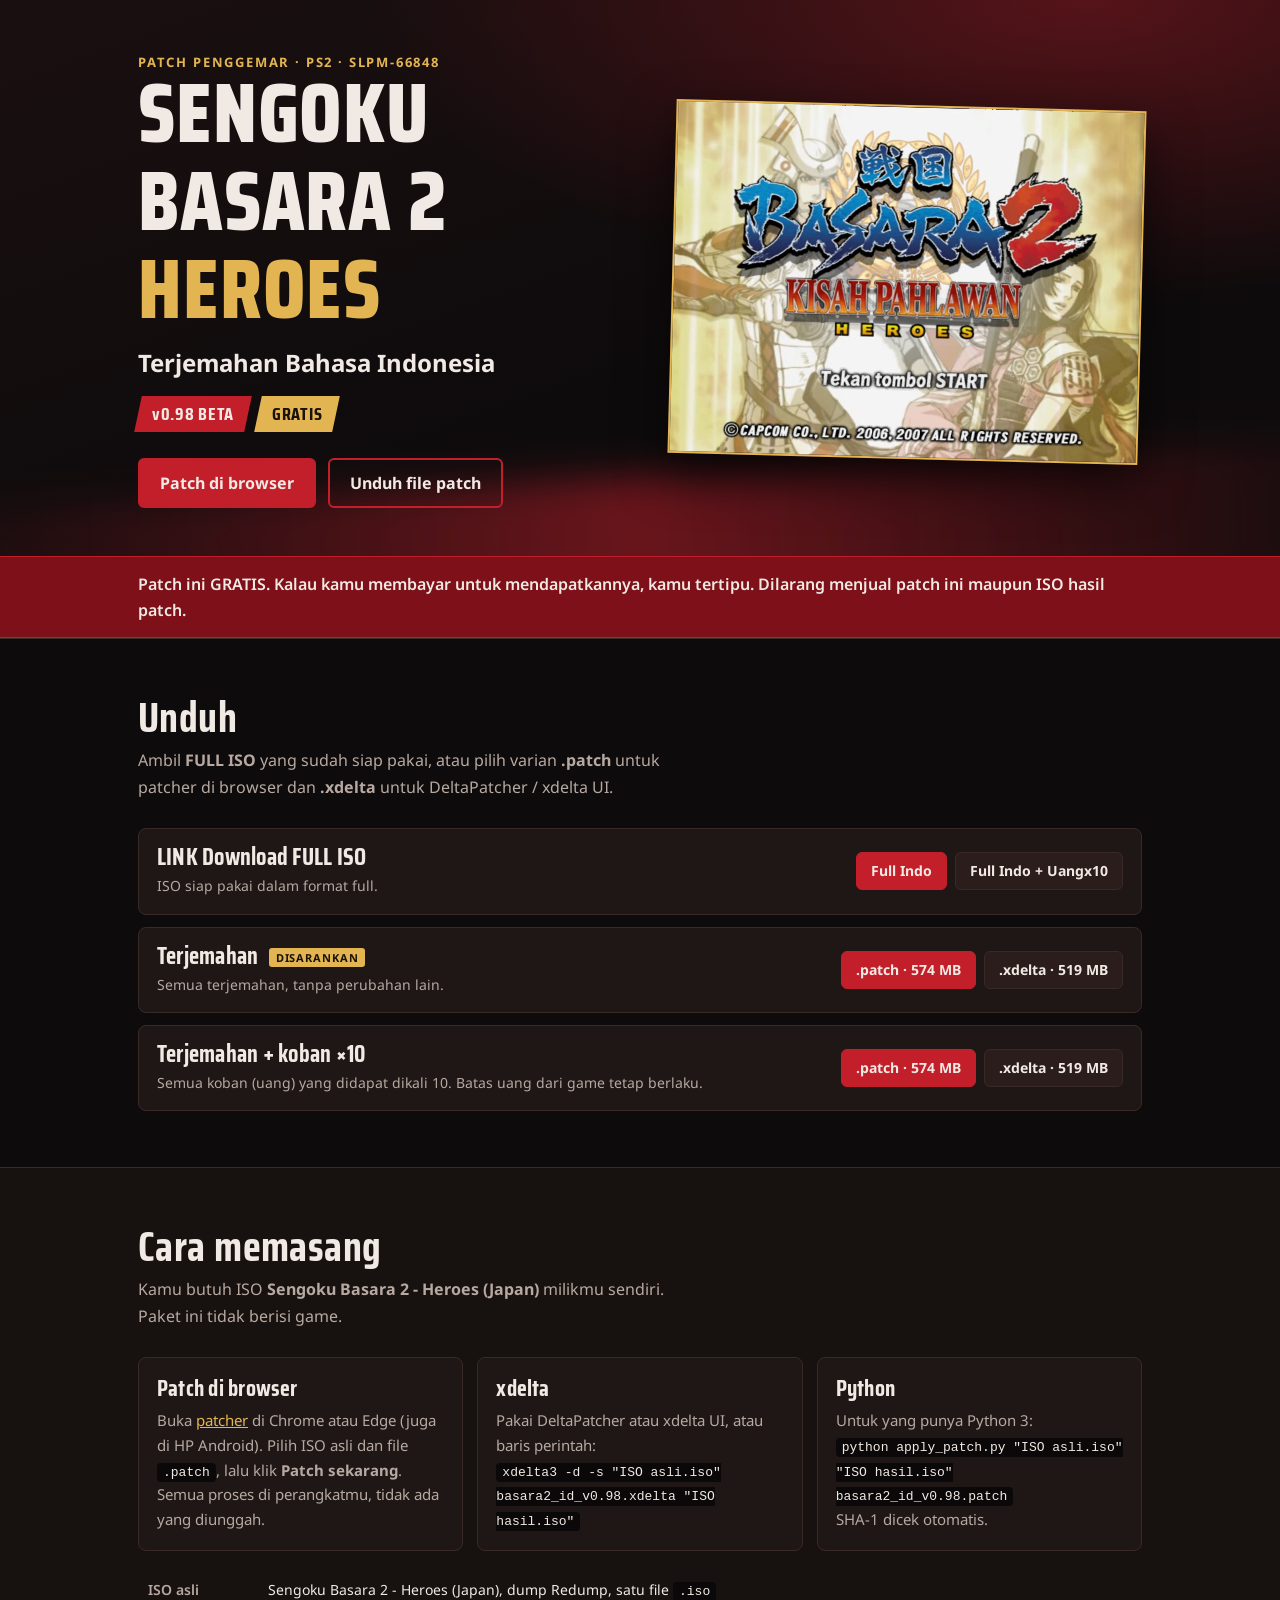
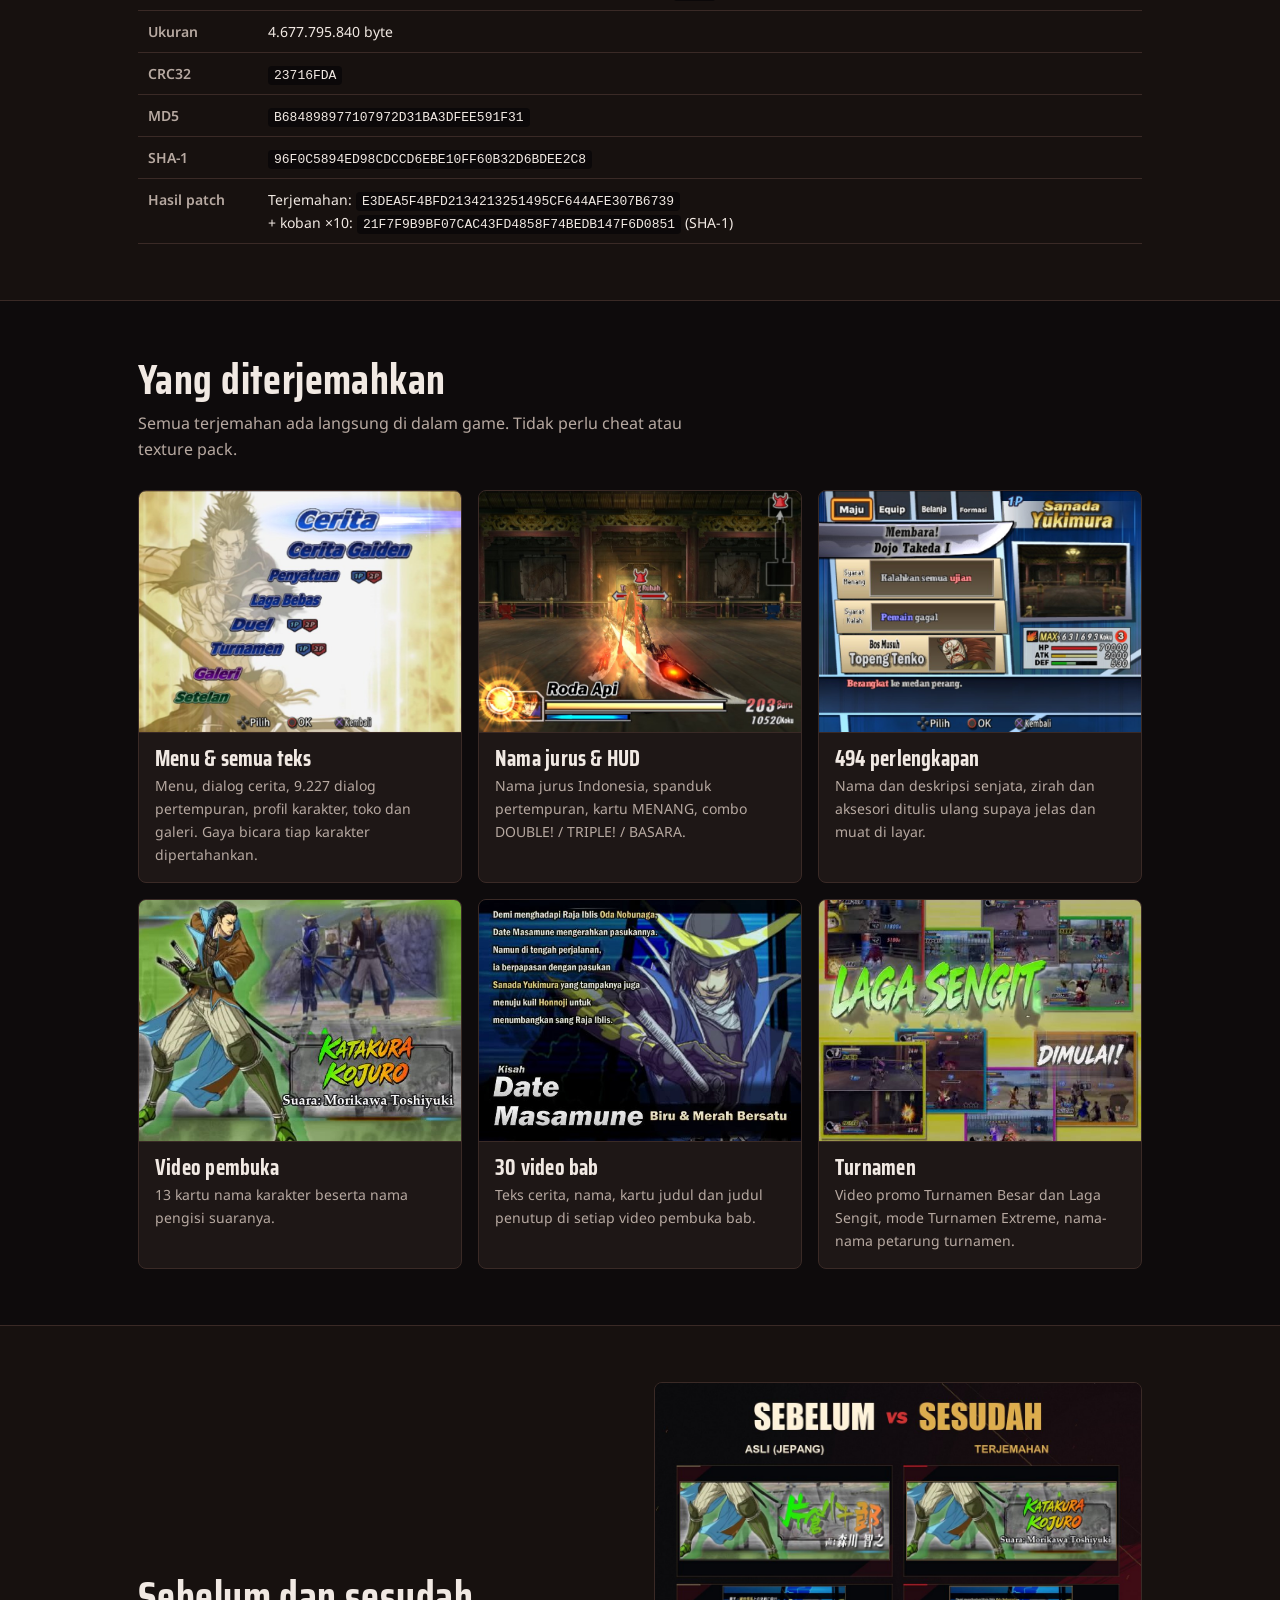
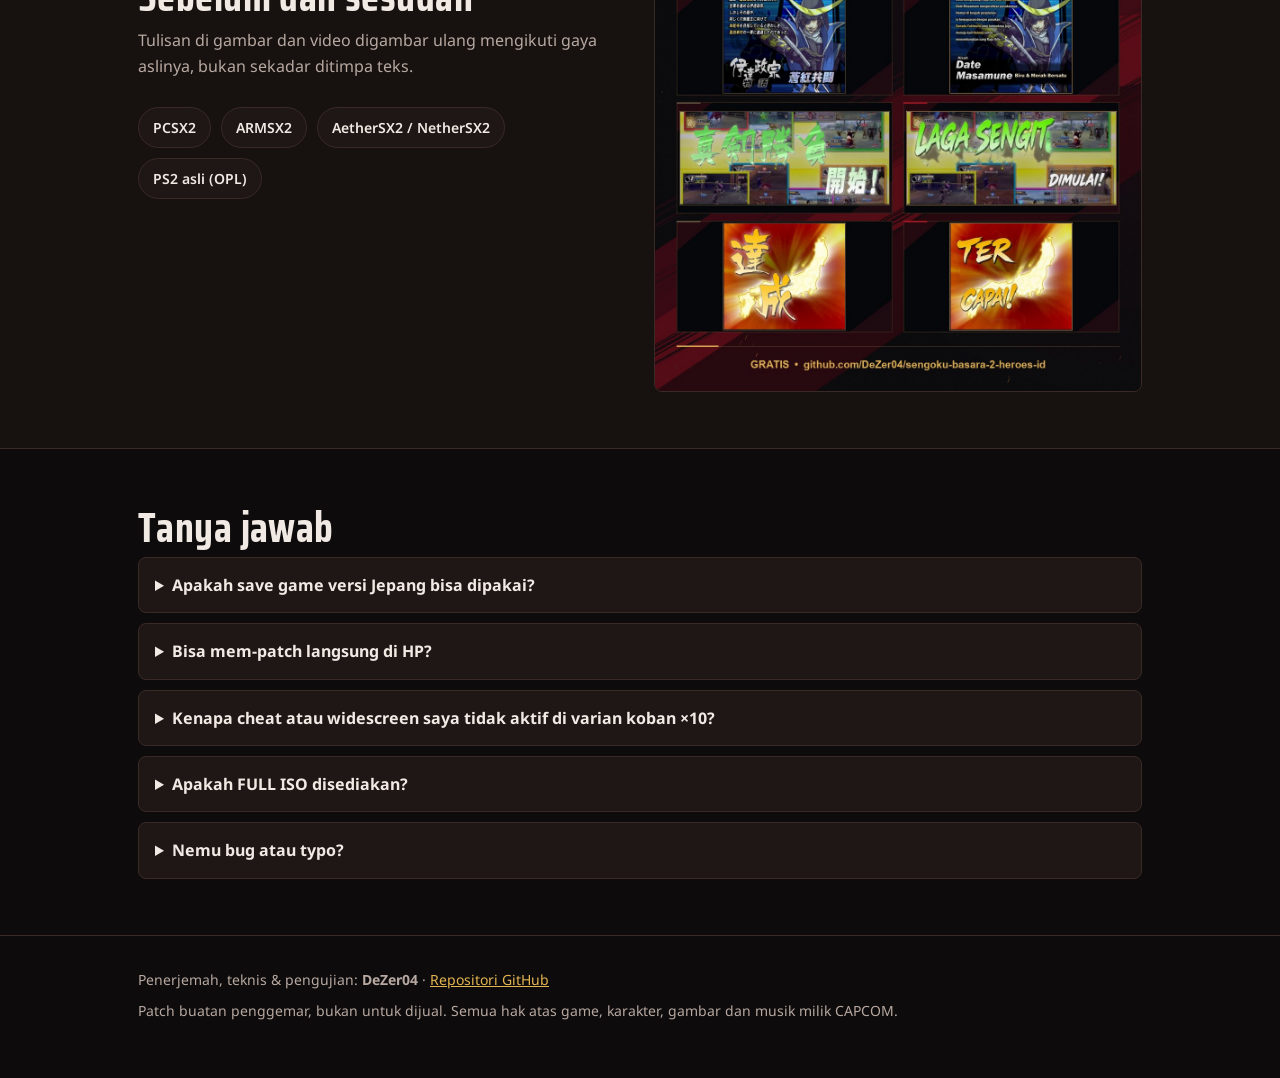
==== index.html @ 2ad78c09 "add iso link" ====
<!doctype html>
<html lang="id">
<head>
<meta charset="utf-8">
<meta name="viewport" content="width=device-width, initial-scale=1, viewport-fit=cover">
<title>Sengoku Basara 2 Heroes — Terjemahan Indonesia</title>
<meta name="description" content="Patch terjemahan Bahasa Indonesia untuk Sengoku Basara 2 Heroes (PS2). Gratis. Pasang langsung di browser.">
<meta property="og:title" content="Sengoku Basara 2 Heroes — Terjemahan Bahasa Indonesia v0.98">
<meta property="og:description" content="Patch penggemar, GRATIS. Teks, spanduk, nama jurus, perlengkapan dan video ikut diterjemahkan.">
<meta property="og:image" content="https://dezer04.github.io/sengoku-basara-2-heroes-id/assets/sampul.jpg">
<meta property="og:type" content="website">
<link rel="preconnect" href="https://fonts.googleapis.com">
<link rel="stylesheet" href="https://fonts.googleapis.com/css2?family=Saira+Condensed:wght@700;800&family=Noto+Sans:wght@400;600;700&display=swap">
<style>
/* one dark lacquer-and-gold look, like the game's banners; single column with full-width bands */
:root {
  --bg: #0e0b0c;
  --band: #17110f;
  --panel: #1e1716;
  --line: #3a2a26;
  --text: #f1e9e3;
  --muted: #b7a9a1;
  --red: #c21f2b;
  --red-deep: #7d1018;
  --gold: #e3b552;
  --display: "Saira Condensed", "Arial Narrow", Impact, sans-serif;
  --body: "Noto Sans", "Segoe UI", system-ui, sans-serif;
  color-scheme: dark;
}
* { box-sizing: border-box; }
html { scroll-behavior: smooth; }
body { margin: 0; background: var(--bg); color: var(--text); font: 16px/1.65 var(--body); }
a { color: var(--gold); }
img { max-width: 100%; height: auto; display: block; }
.wrap { max-width: 1040px; margin: 0 auto; padding-left: max(18px, env(safe-area-inset-left, 0px)); padding-right: max(18px, env(safe-area-inset-right, 0px)); }
.band { padding-block: 56px; border-top: 1px solid var(--line); }
.band.alt { background: var(--band); }
h1, h2, h3 { font-family: var(--display); line-height: 1.05; margin: 0; text-wrap: balance; letter-spacing: .01em; }
h2 { font-size: clamp(30px, 5vw, 42px); margin-bottom: 8px; }
h2 + p.lede { color: var(--muted); margin: 0 0 28px; max-width: 62ch; }
.eyebrow { color: var(--gold); font: 700 13px/1 var(--body); letter-spacing: .14em; text-transform: uppercase; }

/* hero */
.hero { position: relative; overflow: hidden; padding-block: 56px 48px;
  background: radial-gradient(1200px 500px at 85% 0%, rgba(194,31,43,.38), transparent 60%),
              linear-gradient(160deg, #1a0f10 0%, var(--bg) 60%); }
.hero::after { content: ""; position: absolute; inset: auto -10% -60px -10%; height: 140px;
  background: linear-gradient(90deg, transparent, rgba(194,31,43,.5), transparent); transform: rotate(-3deg); filter: blur(18px); }
.hero .wrap { position: relative; z-index: 1; display: grid; grid-template-columns: minmax(0, 1.05fr) minmax(0, 1fr); gap: 40px; align-items: center; }
.hero h1 { font-size: clamp(44px, 8vw, 84px); font-weight: 800; text-transform: uppercase; }
.hero h1 span { color: var(--gold); display: block; }
.hero .sub { font: 700 clamp(18px, 2.6vw, 24px)/1.25 var(--body); margin: 14px 0 18px; }
.badges { display: flex; flex-wrap: wrap; gap: 10px; margin-bottom: 26px; }
.badge { font: 800 18px/1 var(--display); letter-spacing: .04em; padding: 9px 14px; transform: skew(-12deg); }
.badge b { display: inline-block; transform: skew(12deg); }
.badge.red { background: var(--red); }
.badge.gold { background: var(--gold); color: #1a1208; }
.cta { display: flex; flex-wrap: wrap; gap: 12px; }
.btn { display: inline-flex; align-items: center; gap: 8px; text-decoration: none; font: 700 16px/1 var(--body);
  padding: 15px 20px; border-radius: 6px; border: 2px solid var(--red); color: var(--text); }
.btn.primary { background: var(--red); }
.btn:hover { filter: brightness(1.12); }
.btn:focus-visible { outline: 3px solid var(--gold); outline-offset: 3px; }
.shot { border: 2px solid var(--gold); box-shadow: 0 20px 50px rgba(0,0,0,.6); transform: rotate(1.5deg); }
.free { background: var(--red-deep); border-block: 1px solid var(--red); }
.free p { margin: 0; padding-block: 14px; font-weight: 600; }

/* download table */
.dl { display: grid; gap: 12px; }
.dl-row { display: grid; grid-template-columns: minmax(0, 1fr) auto; gap: 16px; align-items: center;
  background: var(--panel); border: 1px solid var(--line); border-radius: 8px; padding: 16px 18px; }
.dl-row h3 { font-size: 24px; }
.dl-row p { margin: 4px 0 0; color: var(--muted); font-size: 14px; }
.dl-links { display: flex; flex-wrap: wrap; gap: 8px; justify-content: flex-end; }
.dl-links a { text-decoration: none; font: 700 14px/1 var(--body); padding: 11px 14px; border-radius: 6px; background: #2a1d1b; border: 1px solid var(--line); color: var(--text); white-space: nowrap; }
.dl-links a.main { background: var(--red); border-color: var(--red); }
.tag { display: inline-block; font: 700 11px/1 var(--body); letter-spacing: .08em; text-transform: uppercase; color: #1a1208; background: var(--gold); padding: 4px 7px; border-radius: 3px; vertical-align: middle; margin-left: 6px; }

/* steps */
.steps { display: grid; grid-template-columns: repeat(3, minmax(0, 1fr)); gap: 14px; counter-reset: s; }
.step { background: var(--panel); border: 1px solid var(--line); border-radius: 8px; padding: 18px; display: grid; gap: 8px; align-content: start; }
.step h3 { font-size: 23px; }
.step p { margin: 0; color: var(--muted); font-size: 15px; }
.step code, td code { font: 13px ui-monospace, Consolas, monospace; background: #0b0809; padding: 2px 6px; border-radius: 4px; color: var(--text); overflow-wrap: anywhere; }
.tbl { overflow-x: auto; margin-top: 18px; }
table { border-collapse: collapse; width: 100%; font-size: 14px; font-variant-numeric: tabular-nums; }
th, td { text-align: left; padding: 9px 10px; border-bottom: 1px solid var(--line); vertical-align: top; }
th { color: var(--muted); font-weight: 600; width: 120px; }

/* features */
.feats { display: grid; grid-template-columns: repeat(3, minmax(0, 1fr)); gap: 16px; }
.feat { background: var(--panel); border: 1px solid var(--line); border-radius: 8px; overflow: hidden; display: grid; grid-template-rows: auto 1fr; }
.feat img { width: 100%; aspect-ratio: 4 / 3; object-fit: cover; border-bottom: 1px solid var(--line); }
.feat div { padding: 14px 16px 16px; }
.feat h3 { font-size: 22px; margin-bottom: 4px; }
.feat p { margin: 0; color: var(--muted); font-size: 14px; }
.compare { display: grid; grid-template-columns: minmax(0, 1fr) minmax(0, 1fr); gap: 28px; align-items: center; }
.compare img { border: 1px solid var(--line); border-radius: 8px; }

/* platforms + faq */
.plats { display: flex; flex-wrap: wrap; gap: 10px; }
.plat { background: var(--panel); border: 1px solid var(--line); border-radius: 999px; padding: 8px 14px; font-weight: 600; font-size: 14px; }
details { background: var(--panel); border: 1px solid var(--line); border-radius: 8px; padding: 14px 16px; }
details + details { margin-top: 10px; }
summary { cursor: pointer; font-weight: 700; }
details p { margin: 10px 0 0; color: var(--muted); }
footer { border-top: 1px solid var(--line); padding-block: 32px 48px; color: var(--muted); font-size: 14px; }
footer p { margin: 0 0 8px; }

@media (max-width: 820px) {
  .hero .wrap, .compare { grid-template-columns: minmax(0, 1fr); }
  .steps, .feats { grid-template-columns: minmax(0, 1fr); }
  .shot { transform: none; }
  .dl-row { grid-template-columns: minmax(0, 1fr); }
  .dl-links { justify-content: flex-start; }
}
@media (prefers-reduced-motion: reduce) { html { scroll-behavior: auto; } }
</style>
</head>
<body>

<header class="hero">
  <div class="wrap">
    <div>
      <div class="eyebrow">Patch penggemar · PS2 · SLPM-66848</div>
      <h1>Sengoku Basara 2 <span>Heroes</span></h1>
      <p class="sub">Terjemahan Bahasa Indonesia</p>
      <div class="badges"><span class="badge red"><b>v0.98 BETA</b></span><span class="badge gold"><b>GRATIS</b></span></div>
      <div class="cta">
        <a class="btn primary" href="patcher.html">Patch di browser</a>
        <a class="btn" href="#unduh">Unduh file patch</a>
      </div>
    </div>
    <img class="shot" src="assets/judul.jpg" width="827" height="620" alt="Layar judul Sengoku Basara 2 Heroes versi terjemahan: KISAH PAHLAWAN, Tekan tombol START">
  </div>
</header>

<div class="free"><div class="wrap"><p>Patch ini GRATIS. Kalau kamu membayar untuk mendapatkannya, kamu tertipu. Dilarang menjual patch ini maupun ISO hasil patch.</p></div></div>

<section class="band" id="unduh">
  <div class="wrap">
    <h2>Unduh</h2>
    <p class="lede">Ambil <b>FULL ISO</b> yang sudah siap pakai, atau pilih varian <b>.patch</b> untuk patcher di browser dan <b>.xdelta</b> untuk DeltaPatcher / xdelta UI.</p>
    <div class="dl">
      <div class="dl-row">
        <div><h3>LINK Download FULL ISO</h3><p>ISO siap pakai dalam format full.</p></div>
        <div class="dl-links">
          <a class="main" href="https://pixeldrain.com/u/UWMZ6Mj6">Full Indo</a>
          <a href="https://pixeldrain.com/u/iTodzjQ8">Full Indo + Uangx10</a>
        </div>
      </div>
      <div class="dl-row">
        <div><h3>Terjemahan <span class="tag">Disarankan</span></h3><p>Semua terjemahan, tanpa perubahan lain.</p></div>
        <div class="dl-links">
          <a class="main" href="https://github.com/DeZer04/sengoku-basara-2-heroes-id/releases/download/v0.98/basara2_id_v0.98.patch">.patch · 574 MB</a>
          <a href="https://github.com/DeZer04/sengoku-basara-2-heroes-id/releases/download/v0.98/basara2_id_v0.98.xdelta">.xdelta · 519 MB</a>
        </div>
      </div>
      <div class="dl-row">
        <div><h3>Terjemahan + koban ×10</h3><p>Semua koban (uang) yang didapat dikali 10. Batas uang dari game tetap berlaku.</p></div>
        <div class="dl-links">
          <a class="main" href="https://github.com/DeZer04/sengoku-basara-2-heroes-id/releases/download/v0.98/basara2_id_v0.98_koban10.patch">.patch · 574 MB</a>
          <a href="https://github.com/DeZer04/sengoku-basara-2-heroes-id/releases/download/v0.98/basara2_id_v0.98_koban10.xdelta">.xdelta · 519 MB</a>
        </div>
      </div>
    </div>
  </div>
</section>

<section class="band alt" id="pasang">
  <div class="wrap">
    <h2>Cara memasang</h2>
    <p class="lede">Kamu butuh ISO <b>Sengoku Basara 2 - Heroes (Japan)</b> milikmu sendiri. Paket ini tidak berisi game.</p>
    <div class="steps">
      <div class="step">
        <h3>Patch di browser</h3>
        <p>Buka <a href="patcher.html">patcher</a> di Chrome atau Edge (juga di HP Android). Pilih ISO asli dan file <code>.patch</code>, lalu klik <b>Patch sekarang</b>. Semua proses di perangkatmu, tidak ada yang diunggah.</p>
      </div>
      <div class="step">
        <h3>xdelta</h3>
        <p>Pakai DeltaPatcher atau xdelta UI, atau baris perintah:<br><code>xdelta3 -d -s "ISO asli.iso" basara2_id_v0.98.xdelta "ISO hasil.iso"</code></p>
      </div>
      <div class="step">
        <h3>Python</h3>
        <p>Untuk yang punya Python 3:<br><code>python apply_patch.py "ISO asli.iso" "ISO hasil.iso" basara2_id_v0.98.patch</code><br>SHA-1 dicek otomatis.</p>
      </div>
    </div>
    <div class="tbl">
      <table>
        <tr><th>ISO asli</th><td>Sengoku Basara 2 - Heroes (Japan), dump Redump, satu file <code>.iso</code></td></tr>
        <tr><th>Ukuran</th><td>4.677.795.840 byte</td></tr>
        <tr><th>CRC32</th><td><code>23716FDA</code></td></tr>
        <tr><th>MD5</th><td><code>B684898977107972D31BA3DFEE591F31</code></td></tr>
        <tr><th>SHA-1</th><td><code>96F0C5894ED98CDCCD6EBE10FF60B32D6BDEE2C8</code></td></tr>
        <tr><th>Hasil patch</th><td>Terjemahan: <code>E3DEA5F4BFD2134213251495CF644AFE307B6739</code><br>+ koban ×10: <code>21F7F9B9BF07CAC43FD4858F74BEDB147F6D0851</code> (SHA-1)</td></tr>
      </table>
    </div>
  </div>
</section>

<section class="band" id="fitur">
  <div class="wrap">
    <h2>Yang diterjemahkan</h2>
    <p class="lede">Semua terjemahan ada langsung di dalam game. Tidak perlu cheat atau texture pack.</p>
    <div class="feats">
      <div class="feat"><img src="assets/menu.jpg" width="827" height="620" loading="lazy" alt="Menu utama berbahasa Indonesia"><div><h3>Menu &amp; semua teks</h3><p>Menu, dialog cerita, 9.227 dialog pertempuran, profil karakter, toko dan galeri. Gaya bicara tiap karakter dipertahankan.</p></div></div>
      <div class="feat"><img src="assets/pertempuran.jpg" width="827" height="620" loading="lazy" alt="Pertempuran dengan nama jurus Roda Api"><div><h3>Nama jurus &amp; HUD</h3><p>Nama jurus Indonesia, spanduk pertempuran, kartu MENANG, combo DOUBLE! / TRIPLE! / BASARA.</p></div></div>
      <div class="feat"><img src="assets/equip.jpg" width="827" height="620" loading="lazy" alt="Layar Equip dengan syarat menang dan kalah"><div><h3>494 perlengkapan</h3><p>Nama dan deskripsi senjata, zirah dan aksesori ditulis ulang supaya jelas dan muat di layar.</p></div></div>
      <div class="feat"><img src="assets/kartu_nama.jpg" width="512" height="448" loading="lazy" alt="Kartu nama Katakura Kojuro di video pembuka"><div><h3>Video pembuka</h3><p>13 kartu nama karakter beserta nama pengisi suaranya.</p></div></div>
      <div class="feat"><img src="assets/kartu_bab.jpg" width="512" height="448" loading="lazy" alt="Video bab Kisah Date Masamune"><div><h3>30 video bab</h3><p>Teks cerita, nama, kartu judul dan judul penutup di setiap video pembuka bab.</p></div></div>
      <div class="feat"><img src="assets/laga_sengit.jpg" width="512" height="448" loading="lazy" alt="Video promo LAGA SENGIT DIMULAI"><div><h3>Turnamen</h3><p>Video promo Turnamen Besar dan Laga Sengit, mode Turnamen Extreme, nama-nama petarung turnamen.</p></div></div>
    </div>
  </div>
</section>

<section class="band alt" id="perbandingan">
  <div class="wrap compare">
    <div>
      <h2>Sebelum dan sesudah</h2>
      <p class="lede">Tulisan di gambar dan video digambar ulang mengikuti gaya aslinya, bukan sekadar ditimpa teks.</p>
      <div class="plats">
        <span class="plat">PCSX2</span><span class="plat">ARMSX2</span><span class="plat">AetherSX2 / NetherSX2</span><span class="plat">PS2 asli (OPL)</span>
      </div>
    </div>
    <img src="assets/sebelum_sesudah.jpg" width="1080" height="1350" loading="lazy" alt="Perbandingan versi Jepang dan versi terjemahan: kartu nama, kartu bab, judul Laga Sengit, TERCAPAI">
  </div>
</section>

<section class="band" id="faq">
  <div class="wrap">
    <h2>Tanya jawab</h2>
    <details><summary>Apakah save game versi Jepang bisa dipakai?</summary><p>Bisa. Save memory card Sengoku Basara 2 Heroes versi Jepang tetap jalan, dan bisa dipakai bergantian dengan varian koban ×10.</p></details>
    <details><summary>Bisa mem-patch langsung di HP?</summary><p>Bisa lewat patcher di Chrome Android. Butuh ruang kosong ±4,7 GB dan layar harus tetap menyala sampai selesai. Mem-patch di PC lalu menyalin hasilnya ke HP biasanya lebih cepat.</p></details>
    <details><summary>Kenapa cheat atau widescreen saya tidak aktif di varian koban ×10?</summary><p>Varian itu mengubah file program game, jadi CRC-nya di PCSX2 berbeda dan patch .pnach yang memakai CRC asli tidak berlaku. Varian terjemahan biasa tidak mengubah CRC.</p></details>
    <details><summary>Apakah FULL ISO disediakan?</summary><p>Ya. Tautan FULL ISO tersedia di bagian Unduh: Full Indo dan Full Indo + Uang×10.</p></details>
    <details><summary>Nemu bug atau typo?</summary><p>Laporkan lewat <a href="https://github.com/DeZer04/sengoku-basara-2-heroes-id/issues">GitHub Issues</a> dengan screenshot dan lokasi kejadian (mode, stage, menu). Daftar lengkap perubahan dan masalah yang diketahui ada di <a href="https://github.com/DeZer04/sengoku-basara-2-heroes-id/blob/main/README_ID.txt">README_ID.txt</a>.</p></details>
  </div>
</section>

<footer>
  <div class="wrap">
    <p>Penerjemah, teknis &amp; pengujian: <b>DeZer04</b> · <a href="https://github.com/DeZer04/sengoku-basara-2-heroes-id">Repositori GitHub</a></p>
    <p>Patch buatan penggemar, bukan untuk dijual. Semua hak atas game, karakter, gambar dan musik milik CAPCOM.</p>
  </div>
</footer>
</body>
</html>
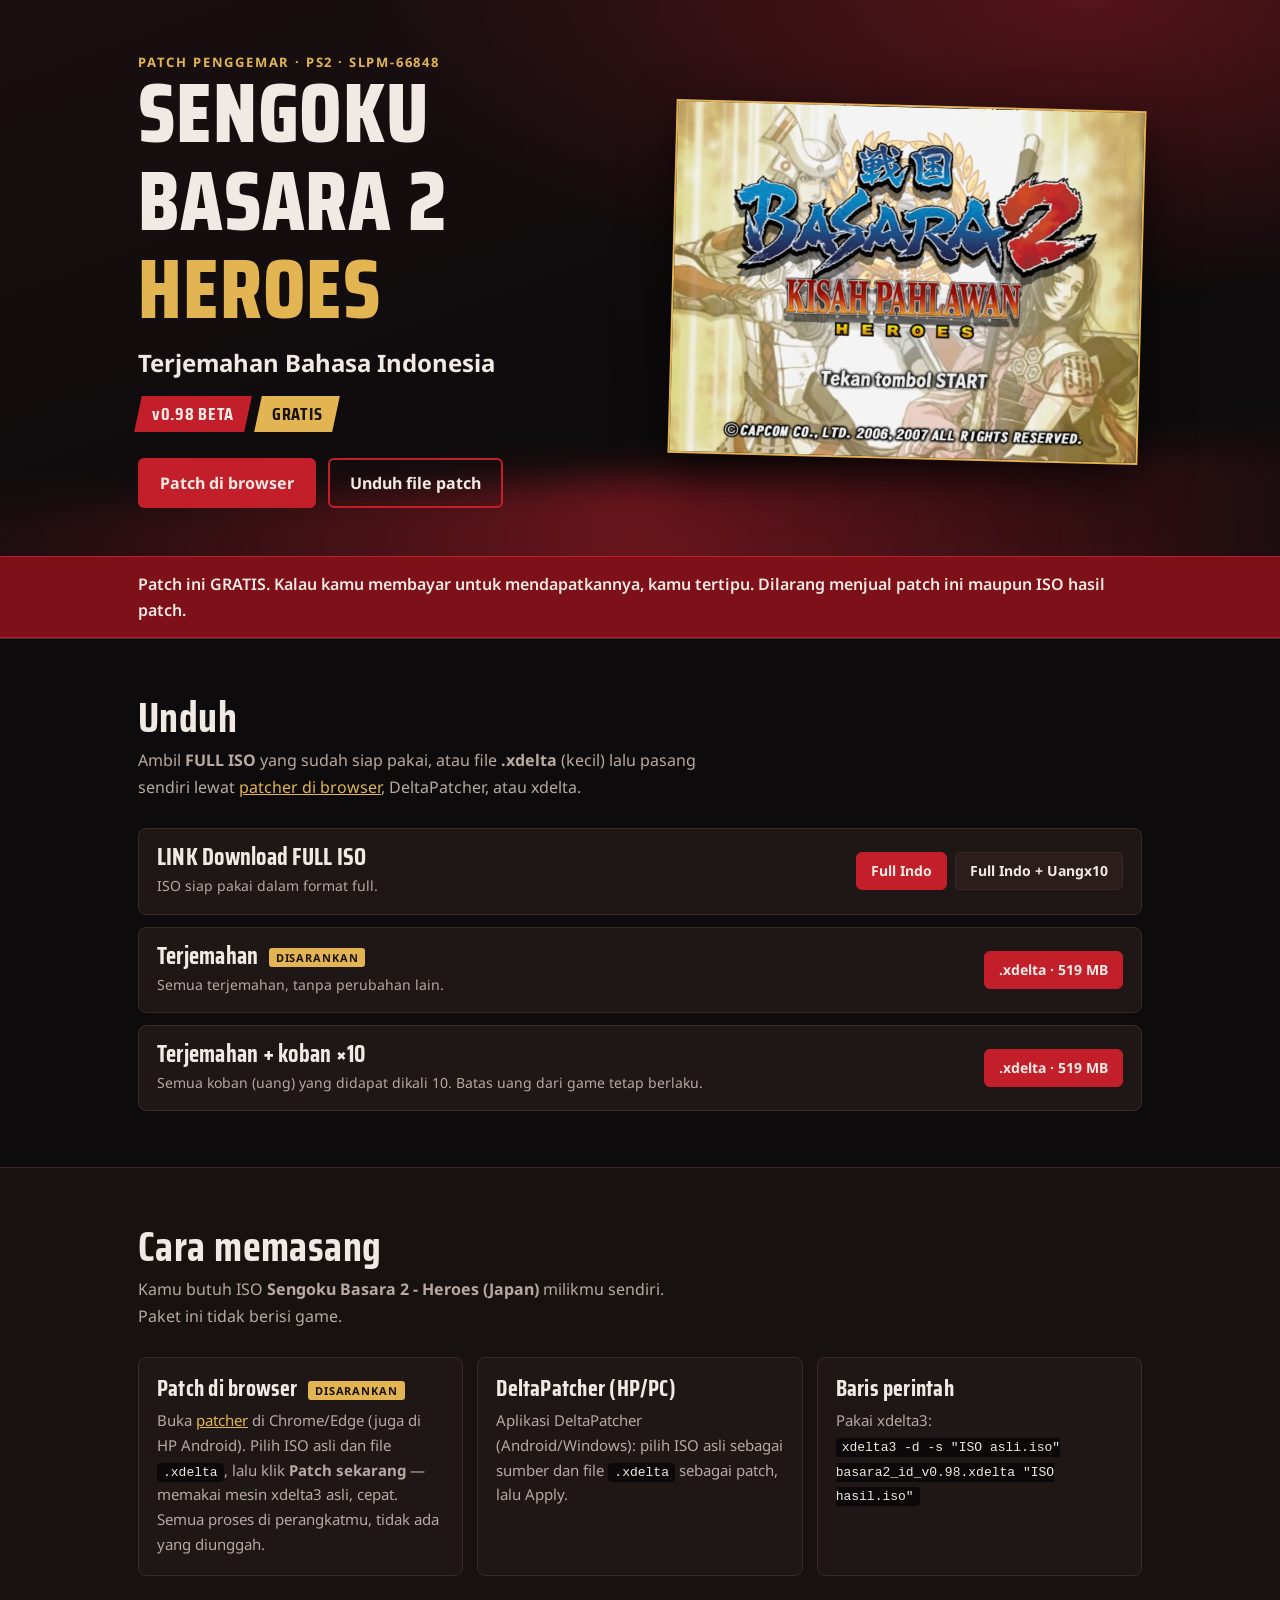
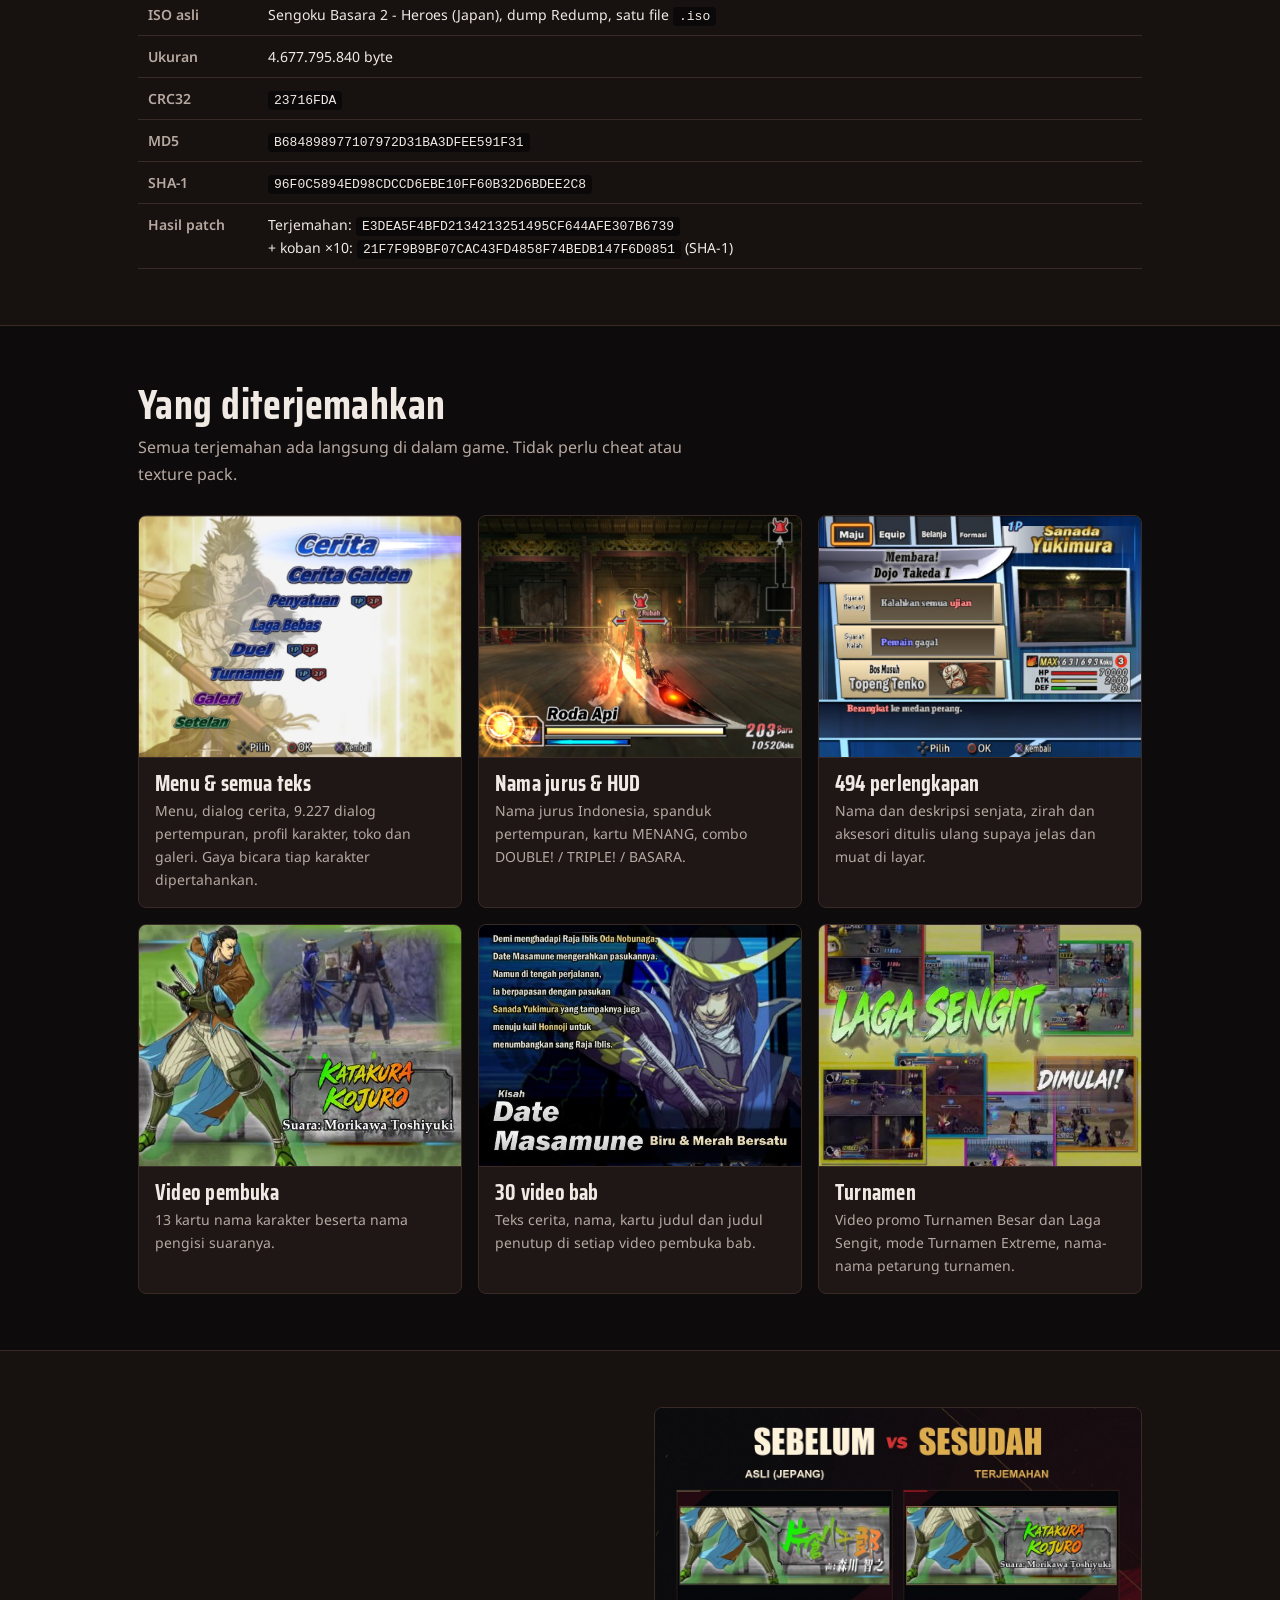
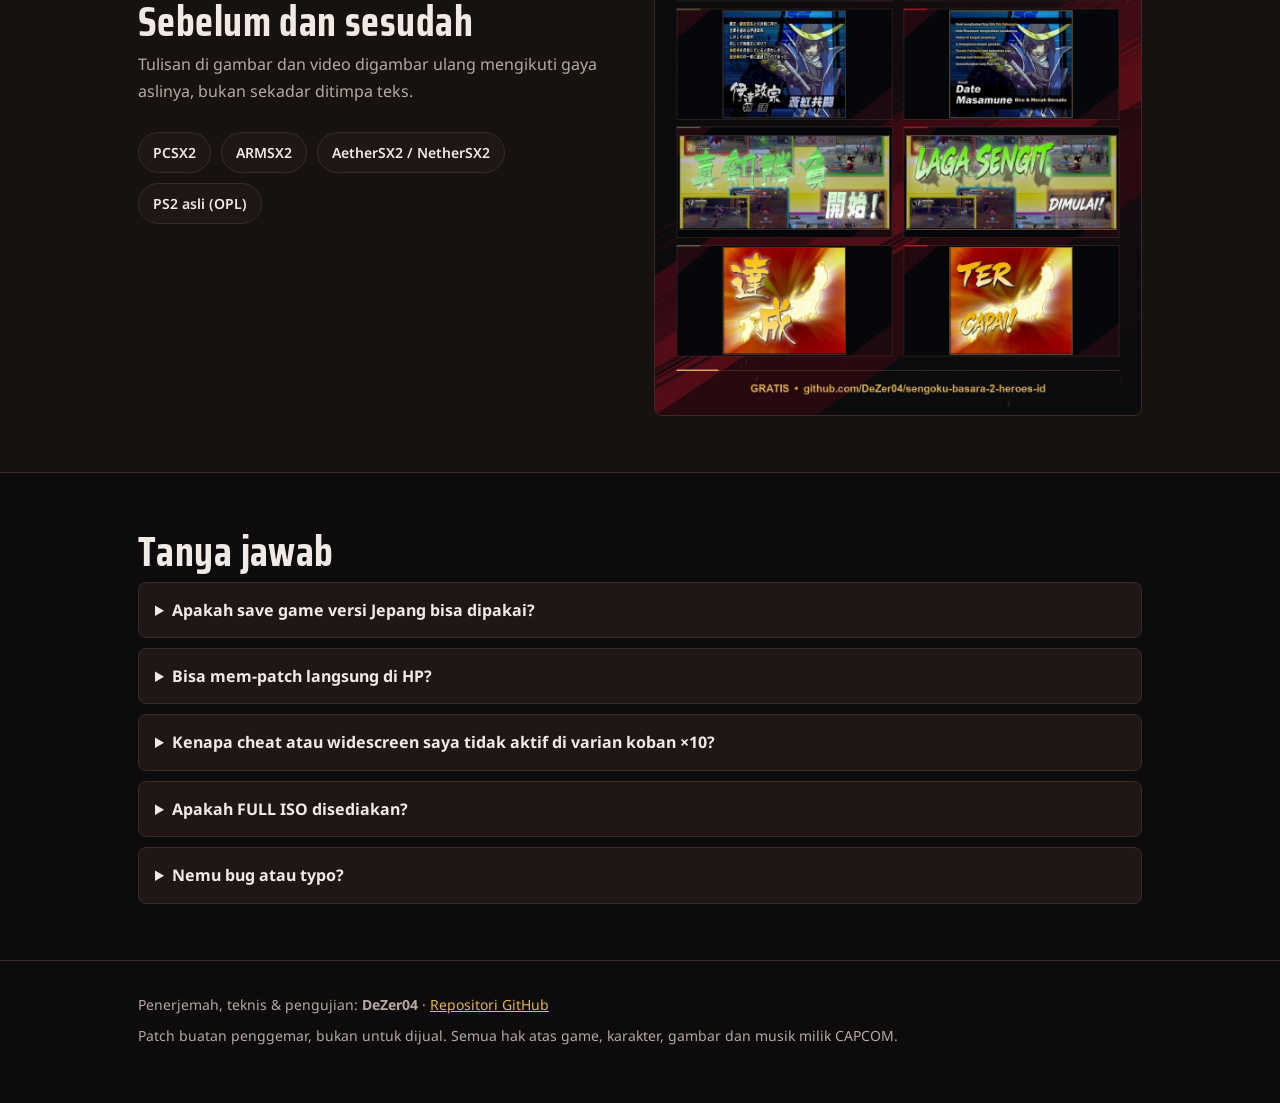
==== commit 29da6ec6: "situs: xdelta sebagai jalur utama (unduh + cara pasang) Halaman unduh kini hanya menawarkan file .xd" ====
--- a/index.html
+++ b/index.html
@@ -140,7 +140,7 @@
 <section class="band" id="unduh">
   <div class="wrap">
     <h2>Unduh</h2>
-    <p class="lede">Ambil <b>FULL ISO</b> yang sudah siap pakai, atau pilih varian <b>.patch</b> untuk patcher di browser dan <b>.xdelta</b> untuk DeltaPatcher / xdelta UI.</p>
+    <p class="lede">Ambil <b>FULL ISO</b> yang sudah siap pakai, atau file <b>.xdelta</b> (kecil) lalu pasang sendiri lewat <a href="patcher.html">patcher di browser</a>, DeltaPatcher, atau xdelta.</p>
     <div class="dl">
       <div class="dl-row">
         <div><h3>LINK Download FULL ISO</h3><p>ISO siap pakai dalam format full.</p></div>
@@ -152,15 +152,13 @@
       <div class="dl-row">
         <div><h3>Terjemahan <span class="tag">Disarankan</span></h3><p>Semua terjemahan, tanpa perubahan lain.</p></div>
         <div class="dl-links">
-          <a class="main" href="https://github.com/DeZer04/sengoku-basara-2-heroes-id/releases/download/v0.98/basara2_id_v0.98.patch">.patch · 574 MB</a>
-          <a href="https://github.com/DeZer04/sengoku-basara-2-heroes-id/releases/download/v0.98/basara2_id_v0.98.xdelta">.xdelta · 519 MB</a>
+          <a class="main" href="https://github.com/DeZer04/sengoku-basara-2-heroes-id/releases/download/v0.98/basara2_id_v0.98.xdelta">.xdelta · 519 MB</a>
         </div>
       </div>
       <div class="dl-row">
         <div><h3>Terjemahan + koban ×10</h3><p>Semua koban (uang) yang didapat dikali 10. Batas uang dari game tetap berlaku.</p></div>
         <div class="dl-links">
-          <a class="main" href="https://github.com/DeZer04/sengoku-basara-2-heroes-id/releases/download/v0.98/basara2_id_v0.98_koban10.patch">.patch · 574 MB</a>
-          <a href="https://github.com/DeZer04/sengoku-basara-2-heroes-id/releases/download/v0.98/basara2_id_v0.98_koban10.xdelta">.xdelta · 519 MB</a>
+          <a class="main" href="https://github.com/DeZer04/sengoku-basara-2-heroes-id/releases/download/v0.98/basara2_id_v0.98_koban10.xdelta">.xdelta · 519 MB</a>
         </div>
       </div>
     </div>
@@ -173,16 +171,16 @@
     <p class="lede">Kamu butuh ISO <b>Sengoku Basara 2 - Heroes (Japan)</b> milikmu sendiri. Paket ini tidak berisi game.</p>
     <div class="steps">
       <div class="step">
-        <h3>Patch di browser</h3>
-        <p>Buka <a href="patcher.html">patcher</a> di Chrome atau Edge (juga di HP Android). Pilih ISO asli dan file <code>.patch</code>, lalu klik <b>Patch sekarang</b>. Semua proses di perangkatmu, tidak ada yang diunggah.</p>
+        <h3>Patch di browser <span class="tag">Disarankan</span></h3>
+        <p>Buka <a href="patcher.html">patcher</a> di Chrome/Edge (juga di HP Android). Pilih ISO asli dan file <code>.xdelta</code>, lalu klik <b>Patch sekarang</b> — memakai mesin xdelta3 asli, cepat. Semua proses di perangkatmu, tidak ada yang diunggah.</p>
       </div>
       <div class="step">
-        <h3>xdelta</h3>
-        <p>Pakai DeltaPatcher atau xdelta UI, atau baris perintah:<br><code>xdelta3 -d -s "ISO asli.iso" basara2_id_v0.98.xdelta "ISO hasil.iso"</code></p>
+        <h3>DeltaPatcher (HP/PC)</h3>
+        <p>Aplikasi DeltaPatcher (Android/Windows): pilih ISO asli sebagai sumber dan file <code>.xdelta</code> sebagai patch, lalu Apply.</p>
       </div>
       <div class="step">
-        <h3>Python</h3>
-        <p>Untuk yang punya Python 3:<br><code>python apply_patch.py "ISO asli.iso" "ISO hasil.iso" basara2_id_v0.98.patch</code><br>SHA-1 dicek otomatis.</p>
+        <h3>Baris perintah</h3>
+        <p>Pakai xdelta3:<br><code>xdelta3 -d -s "ISO asli.iso" basara2_id_v0.98.xdelta "ISO hasil.iso"</code></p>
       </div>
     </div>
     <div class="tbl">
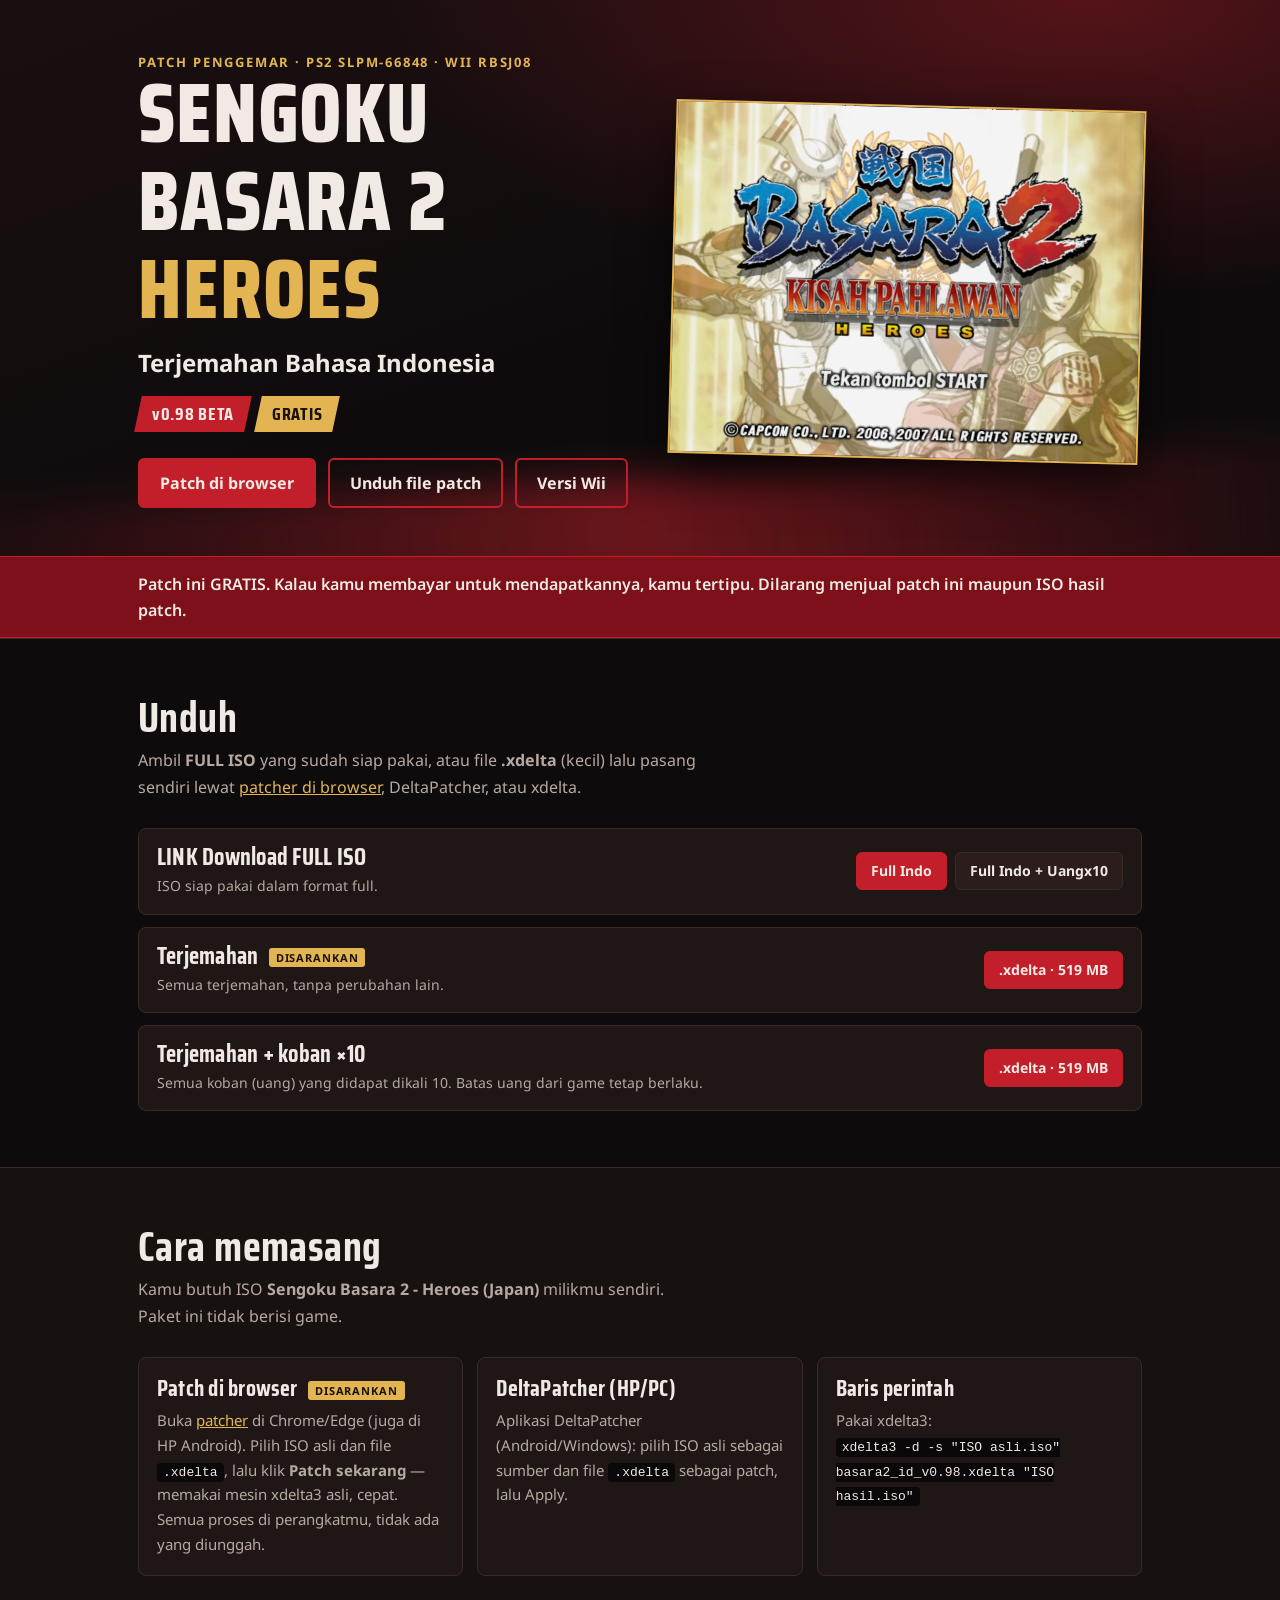
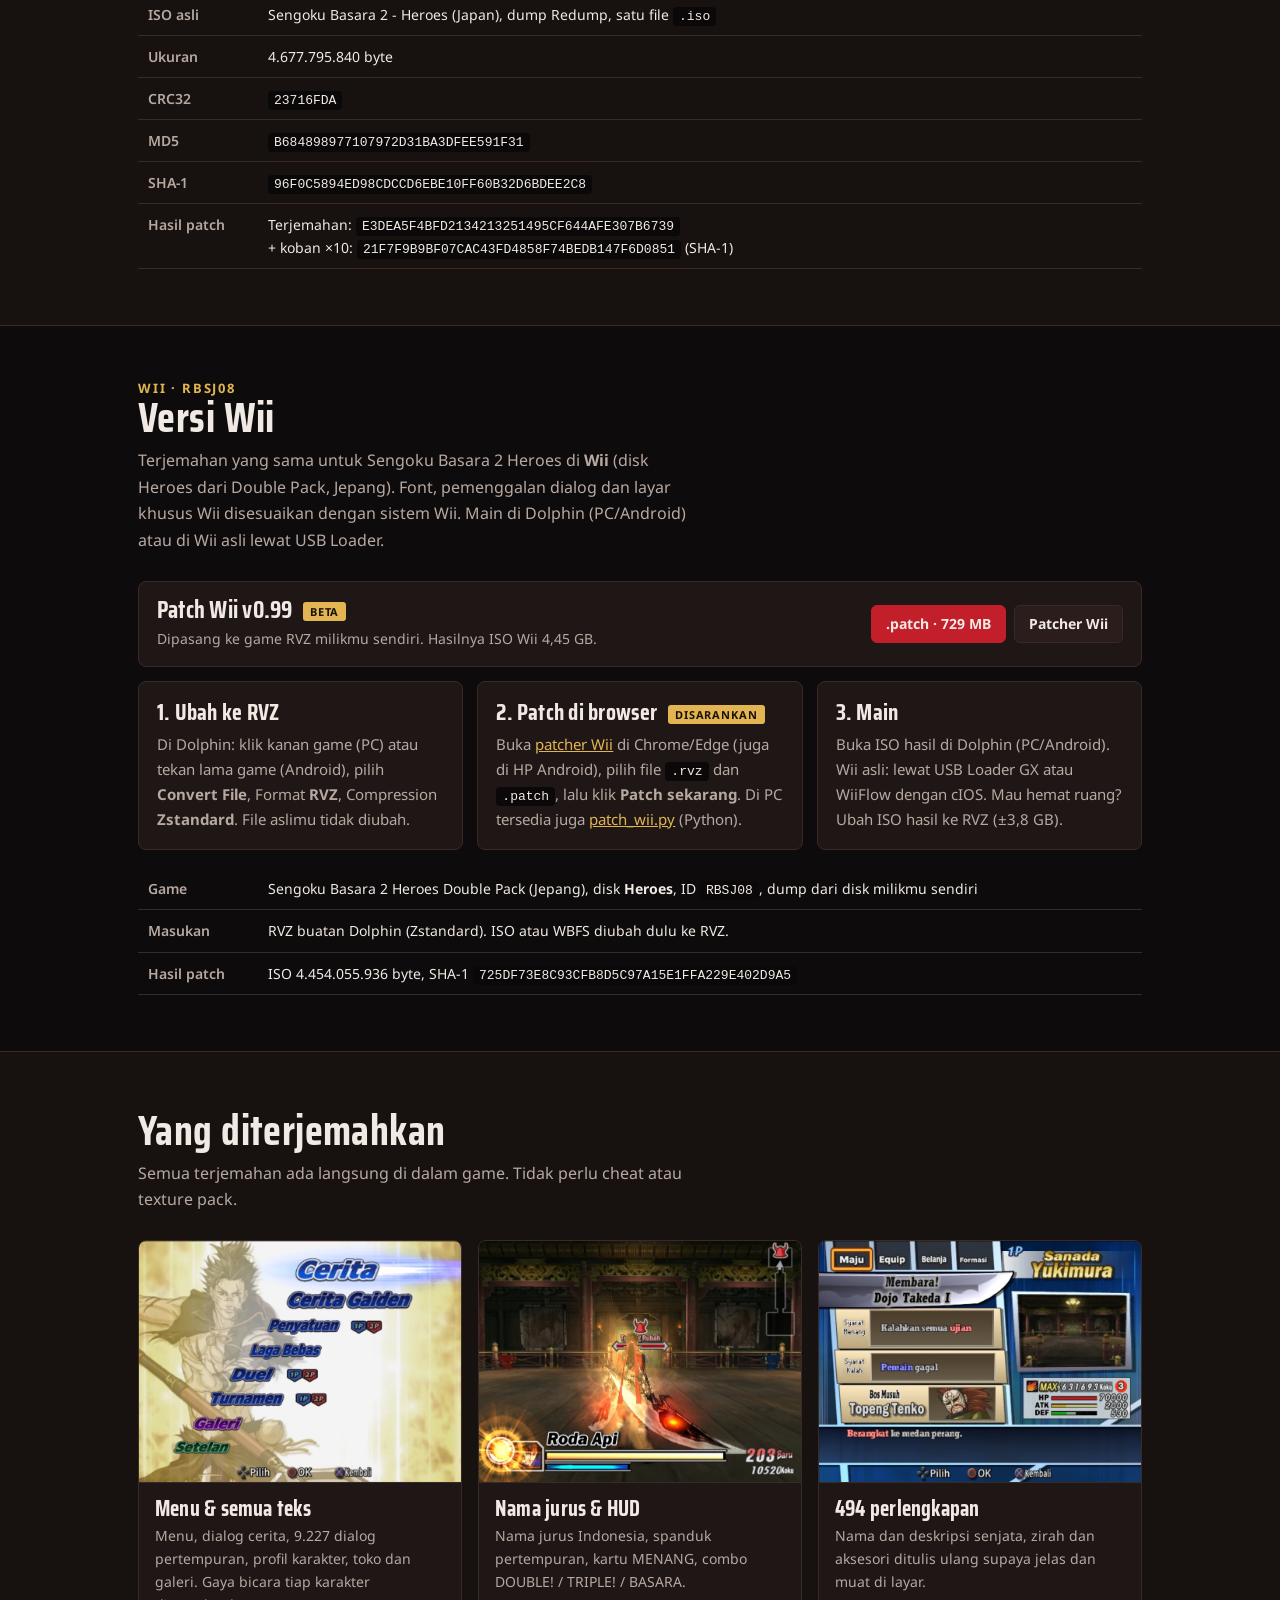
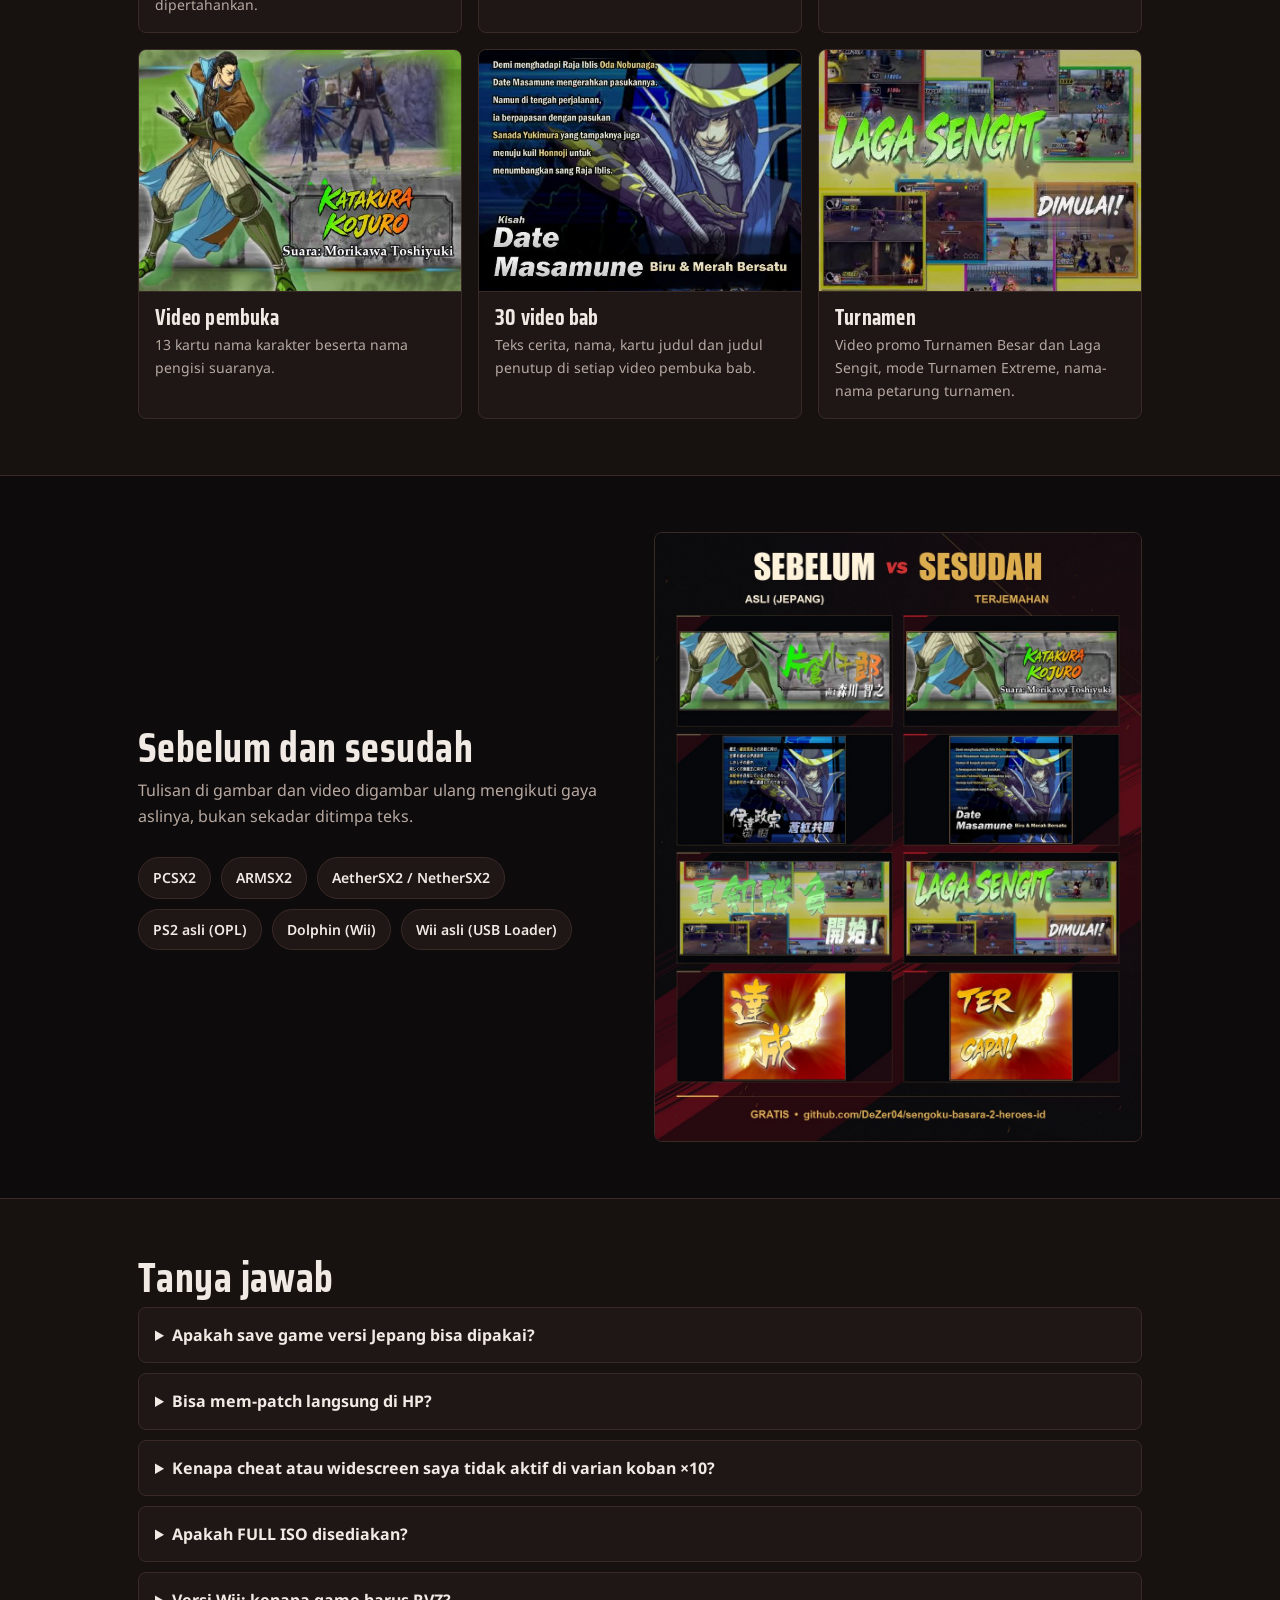
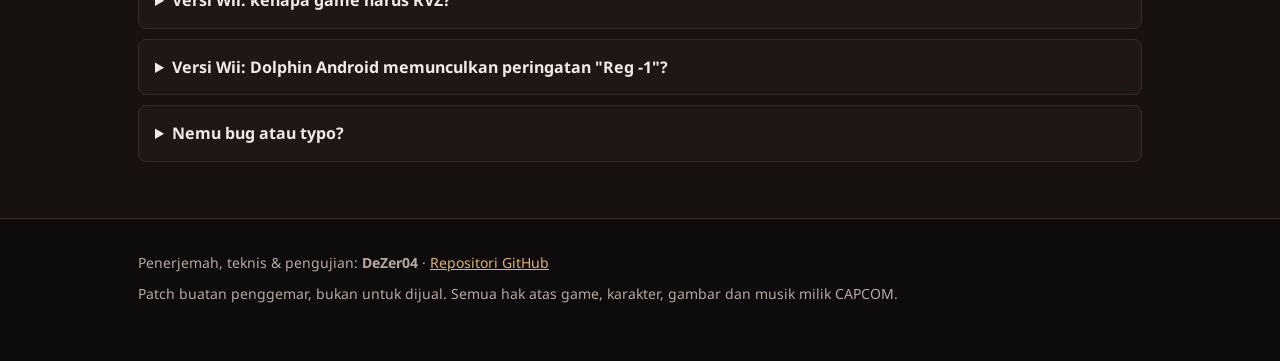
==== commit 7e47c9f4: "situs: versi Wii dalam satu halaman dengan PS2 (patcher-wii.html, patch Wii v0.99) Bagian Versi Wii " ====
--- a/index.html
+++ b/index.html
@@ -4,7 +4,7 @@
 <meta charset="utf-8">
 <meta name="viewport" content="width=device-width, initial-scale=1, viewport-fit=cover">
 <title>Sengoku Basara 2 Heroes — Terjemahan Indonesia</title>
-<meta name="description" content="Patch terjemahan Bahasa Indonesia untuk Sengoku Basara 2 Heroes (PS2). Gratis. Pasang langsung di browser.">
+<meta name="description" content="Patch terjemahan Bahasa Indonesia untuk Sengoku Basara 2 Heroes (PS2 dan Wii). Gratis. Pasang langsung di browser.">
 <meta property="og:title" content="Sengoku Basara 2 Heroes — Terjemahan Bahasa Indonesia v0.98">
 <meta property="og:description" content="Patch penggemar, GRATIS. Teks, spanduk, nama jurus, perlengkapan dan video ikut diterjemahkan.">
 <meta property="og:image" content="https://dezer04.github.io/sengoku-basara-2-heroes-id/assets/sampul.jpg">
@@ -122,13 +122,14 @@
 <header class="hero">
   <div class="wrap">
     <div>
-      <div class="eyebrow">Patch penggemar · PS2 · SLPM-66848</div>
+      <div class="eyebrow">Patch penggemar · PS2 SLPM-66848 · Wii RBSJ08</div>
       <h1>Sengoku Basara 2 <span>Heroes</span></h1>
       <p class="sub">Terjemahan Bahasa Indonesia</p>
       <div class="badges"><span class="badge red"><b>v0.98 BETA</b></span><span class="badge gold"><b>GRATIS</b></span></div>
       <div class="cta">
         <a class="btn primary" href="patcher.html">Patch di browser</a>
         <a class="btn" href="#unduh">Unduh file patch</a>
+        <a class="btn" href="#wii">Versi Wii</a>
       </div>
     </div>
     <img class="shot" src="assets/judul.jpg" width="827" height="620" alt="Layar judul Sengoku Basara 2 Heroes versi terjemahan: KISAH PAHLAWAN, Tekan tombol START">
@@ -196,7 +197,45 @@
   </div>
 </section>
 
-<section class="band" id="fitur">
+<section class="band" id="wii">
+  <div class="wrap">
+    <div class="eyebrow">Wii · RBSJ08</div>
+    <h2>Versi Wii</h2>
+    <p class="lede">Terjemahan yang sama untuk Sengoku Basara 2 Heroes di <b>Wii</b> (disk Heroes dari Double Pack, Jepang). Font, pemenggalan dialog dan layar khusus Wii disesuaikan dengan sistem Wii. Main di Dolphin (PC/Android) atau di Wii asli lewat USB Loader.</p>
+    <div class="dl">
+      <div class="dl-row">
+        <div><h3>Patch Wii v0.99 <span class="tag">Beta</span></h3><p>Dipasang ke game RVZ milikmu sendiri. Hasilnya ISO Wii 4,45 GB.</p></div>
+        <div class="dl-links">
+          <a class="main" href="https://github.com/DeZer04/sengoku-basara-2-heroes-id/releases/download/wii-v0.99/basara2_wii_id_v0.99.patch">.patch · 729 MB</a>
+          <a href="patcher-wii.html">Patcher Wii</a>
+        </div>
+      </div>
+    </div>
+    <div class="steps" style="margin-top: 14px">
+      <div class="step">
+        <h3>1. Ubah ke RVZ</h3>
+        <p>Di Dolphin: klik kanan game (PC) atau tekan lama game (Android), pilih <b>Convert File</b>, Format <b>RVZ</b>, Compression <b>Zstandard</b>. File aslimu tidak diubah.</p>
+      </div>
+      <div class="step">
+        <h3>2. Patch di browser <span class="tag">Disarankan</span></h3>
+        <p>Buka <a href="patcher-wii.html">patcher Wii</a> di Chrome/Edge (juga di HP Android), pilih file <code>.rvz</code> dan <code>.patch</code>, lalu klik <b>Patch sekarang</b>. Di PC tersedia juga <a href="https://github.com/DeZer04/sengoku-basara-2-heroes-id/releases/download/wii-v0.99/patch_wii.py">patch_wii.py</a> (Python).</p>
+      </div>
+      <div class="step">
+        <h3>3. Main</h3>
+        <p>Buka ISO hasil di Dolphin (PC/Android). Wii asli: lewat USB Loader GX atau WiiFlow dengan cIOS. Mau hemat ruang? Ubah ISO hasil ke RVZ (±3,8 GB).</p>
+      </div>
+    </div>
+    <div class="tbl">
+      <table>
+        <tr><th>Game</th><td>Sengoku Basara 2 Heroes Double Pack (Jepang), disk <b>Heroes</b>, ID <code>RBSJ08</code>, dump dari disk milikmu sendiri</td></tr>
+        <tr><th>Masukan</th><td>RVZ buatan Dolphin (Zstandard). ISO atau WBFS diubah dulu ke RVZ.</td></tr>
+        <tr><th>Hasil patch</th><td>ISO 4.454.055.936 byte, SHA-1 <code>725DF73E8C93CFB8D5C97A15E1FFA229E402D9A5</code></td></tr>
+      </table>
+    </div>
+  </div>
+</section>
+
+<section class="band alt" id="fitur">
   <div class="wrap">
     <h2>Yang diterjemahkan</h2>
     <p class="lede">Semua terjemahan ada langsung di dalam game. Tidak perlu cheat atau texture pack.</p>
@@ -211,26 +250,28 @@
   </div>
 </section>
 
-<section class="band alt" id="perbandingan">
+<section class="band" id="perbandingan">
   <div class="wrap compare">
     <div>
       <h2>Sebelum dan sesudah</h2>
       <p class="lede">Tulisan di gambar dan video digambar ulang mengikuti gaya aslinya, bukan sekadar ditimpa teks.</p>
       <div class="plats">
-        <span class="plat">PCSX2</span><span class="plat">ARMSX2</span><span class="plat">AetherSX2 / NetherSX2</span><span class="plat">PS2 asli (OPL)</span>
+        <span class="plat">PCSX2</span><span class="plat">ARMSX2</span><span class="plat">AetherSX2 / NetherSX2</span><span class="plat">PS2 asli (OPL)</span><span class="plat">Dolphin (Wii)</span><span class="plat">Wii asli (USB Loader)</span>
       </div>
     </div>
     <img src="assets/sebelum_sesudah.jpg" width="1080" height="1350" loading="lazy" alt="Perbandingan versi Jepang dan versi terjemahan: kartu nama, kartu bab, judul Laga Sengit, TERCAPAI">
   </div>
 </section>
 
-<section class="band" id="faq">
+<section class="band alt" id="faq">
   <div class="wrap">
     <h2>Tanya jawab</h2>
     <details><summary>Apakah save game versi Jepang bisa dipakai?</summary><p>Bisa. Save memory card Sengoku Basara 2 Heroes versi Jepang tetap jalan, dan bisa dipakai bergantian dengan varian koban ×10.</p></details>
     <details><summary>Bisa mem-patch langsung di HP?</summary><p>Bisa lewat patcher di Chrome Android. Butuh ruang kosong ±4,7 GB dan layar harus tetap menyala sampai selesai. Mem-patch di PC lalu menyalin hasilnya ke HP biasanya lebih cepat.</p></details>
     <details><summary>Kenapa cheat atau widescreen saya tidak aktif di varian koban ×10?</summary><p>Varian itu mengubah file program game, jadi CRC-nya di PCSX2 berbeda dan patch .pnach yang memakai CRC asli tidak berlaku. Varian terjemahan biasa tidak mengubah CRC.</p></details>
     <details><summary>Apakah FULL ISO disediakan?</summary><p>Ya. Tautan FULL ISO tersedia di bagian Unduh: Full Indo dan Full Indo + Uang×10.</p></details>
+    <details><summary>Versi Wii: kenapa game harus RVZ?</summary><p>Isi disk Wii terenkripsi. Membaca ISO atau WBFS langsung butuh kunci enkripsi milik Nintendo, dan kunci itu sengaja tidak disertakan di patcher. RVZ buatan Dolphin sudah bisa dibaca patcher, jadi cukup ubah game ke RVZ dulu (Convert File di Dolphin).</p></details>
+    <details><summary>Versi Wii: Dolphin Android memunculkan peringatan "Reg -1"?</summary><p>Itu bug JIT Dolphin Android, dan muncul juga di game asli tanpa patch. Tekan <b>Ignore for this session</b>, atau matikan Settings → Config → Interface → <b>Use Panic Handlers</b>.</p></details>
     <details><summary>Nemu bug atau typo?</summary><p>Laporkan lewat <a href="https://github.com/DeZer04/sengoku-basara-2-heroes-id/issues">GitHub Issues</a> dengan screenshot dan lokasi kejadian (mode, stage, menu). Daftar lengkap perubahan dan masalah yang diketahui ada di <a href="https://github.com/DeZer04/sengoku-basara-2-heroes-id/blob/main/README_ID.txt">README_ID.txt</a>.</p></details>
   </div>
 </section>
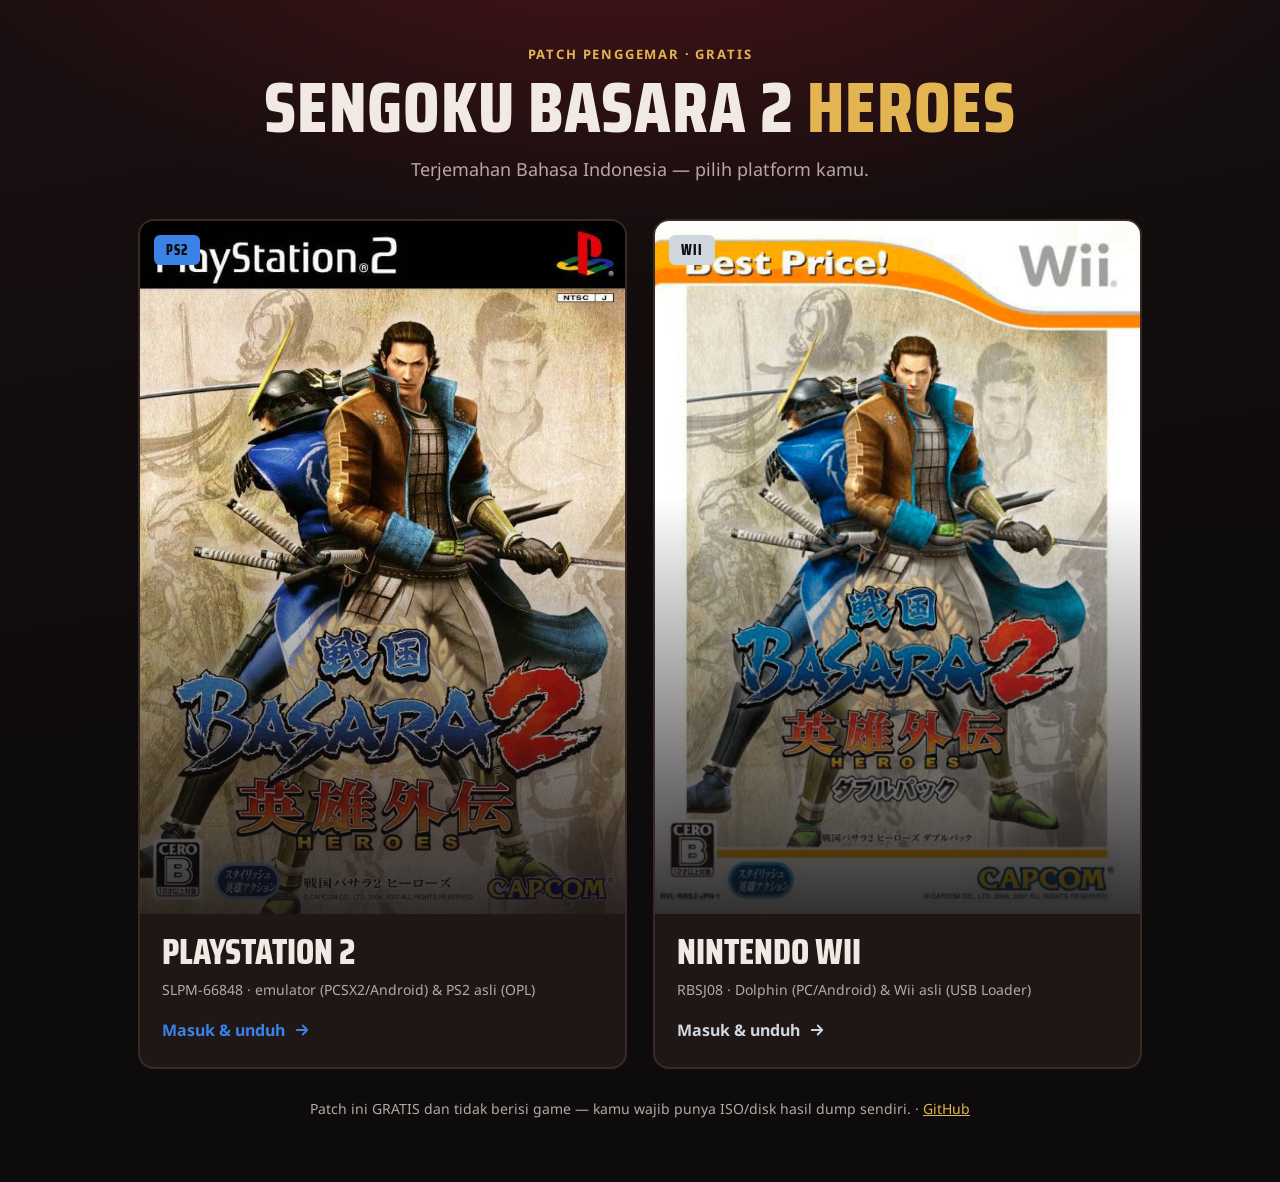
==== commit 0bfd59a7: "situs: halaman pembuka jadi selector platform (PS2 / Wii) - index.html: pilih platform lewat cover P" ====
--- a/index.html
+++ b/index.html
@@ -3,284 +3,60 @@
 <head>
 <meta charset="utf-8">
 <meta name="viewport" content="width=device-width, initial-scale=1, viewport-fit=cover">
-<title>Sengoku Basara 2 Heroes — Terjemahan Indonesia</title>
-<meta name="description" content="Patch terjemahan Bahasa Indonesia untuk Sengoku Basara 2 Heroes (PS2 dan Wii). Gratis. Pasang langsung di browser.">
-<meta property="og:title" content="Sengoku Basara 2 Heroes — Terjemahan Bahasa Indonesia v0.98">
-<meta property="og:description" content="Patch penggemar, GRATIS. Teks, spanduk, nama jurus, perlengkapan dan video ikut diterjemahkan.">
+<title>Sengoku Basara 2 Heroes — Terjemahan Indonesia (PS2 &amp; Wii)</title>
+<meta name="description" content="Patch terjemahan Bahasa Indonesia untuk Sengoku Basara 2 Heroes. Pilih platform: PlayStation 2 atau Wii. Gratis, pasang langsung di browser.">
+<meta property="og:title" content="Sengoku Basara 2 Heroes — Terjemahan Bahasa Indonesia">
+<meta property="og:description" content="Patch penggemar, GRATIS — untuk PS2 dan Wii. Teks, spanduk, nama jurus, perlengkapan dan video ikut diterjemahkan.">
 <meta property="og:image" content="https://dezer04.github.io/sengoku-basara-2-heroes-id/assets/sampul.jpg">
 <meta property="og:type" content="website">
 <link rel="preconnect" href="https://fonts.googleapis.com">
 <link rel="stylesheet" href="https://fonts.googleapis.com/css2?family=Saira+Condensed:wght@700;800&family=Noto+Sans:wght@400;600;700&display=swap">
-<style>
-/* one dark lacquer-and-gold look, like the game's banners; single column with full-width bands */
-:root {
-  --bg: #0e0b0c;
-  --band: #17110f;
-  --panel: #1e1716;
-  --line: #3a2a26;
-  --text: #f1e9e3;
-  --muted: #b7a9a1;
-  --red: #c21f2b;
-  --red-deep: #7d1018;
-  --gold: #e3b552;
-  --display: "Saira Condensed", "Arial Narrow", Impact, sans-serif;
-  --body: "Noto Sans", "Segoe UI", system-ui, sans-serif;
-  color-scheme: dark;
-}
-* { box-sizing: border-box; }
-html { scroll-behavior: smooth; }
-body { margin: 0; background: var(--bg); color: var(--text); font: 16px/1.65 var(--body); }
-a { color: var(--gold); }
-img { max-width: 100%; height: auto; display: block; }
-.wrap { max-width: 1040px; margin: 0 auto; padding-left: max(18px, env(safe-area-inset-left, 0px)); padding-right: max(18px, env(safe-area-inset-right, 0px)); }
-.band { padding-block: 56px; border-top: 1px solid var(--line); }
-.band.alt { background: var(--band); }
-h1, h2, h3 { font-family: var(--display); line-height: 1.05; margin: 0; text-wrap: balance; letter-spacing: .01em; }
-h2 { font-size: clamp(30px, 5vw, 42px); margin-bottom: 8px; }
-h2 + p.lede { color: var(--muted); margin: 0 0 28px; max-width: 62ch; }
-.eyebrow { color: var(--gold); font: 700 13px/1 var(--body); letter-spacing: .14em; text-transform: uppercase; }
-
-/* hero */
-.hero { position: relative; overflow: hidden; padding-block: 56px 48px;
-  background: radial-gradient(1200px 500px at 85% 0%, rgba(194,31,43,.38), transparent 60%),
-              linear-gradient(160deg, #1a0f10 0%, var(--bg) 60%); }
-.hero::after { content: ""; position: absolute; inset: auto -10% -60px -10%; height: 140px;
-  background: linear-gradient(90deg, transparent, rgba(194,31,43,.5), transparent); transform: rotate(-3deg); filter: blur(18px); }
-.hero .wrap { position: relative; z-index: 1; display: grid; grid-template-columns: minmax(0, 1.05fr) minmax(0, 1fr); gap: 40px; align-items: center; }
-.hero h1 { font-size: clamp(44px, 8vw, 84px); font-weight: 800; text-transform: uppercase; }
-.hero h1 span { color: var(--gold); display: block; }
-.hero .sub { font: 700 clamp(18px, 2.6vw, 24px)/1.25 var(--body); margin: 14px 0 18px; }
-.badges { display: flex; flex-wrap: wrap; gap: 10px; margin-bottom: 26px; }
-.badge { font: 800 18px/1 var(--display); letter-spacing: .04em; padding: 9px 14px; transform: skew(-12deg); }
-.badge b { display: inline-block; transform: skew(12deg); }
-.badge.red { background: var(--red); }
-.badge.gold { background: var(--gold); color: #1a1208; }
-.cta { display: flex; flex-wrap: wrap; gap: 12px; }
-.btn { display: inline-flex; align-items: center; gap: 8px; text-decoration: none; font: 700 16px/1 var(--body);
-  padding: 15px 20px; border-radius: 6px; border: 2px solid var(--red); color: var(--text); }
-.btn.primary { background: var(--red); }
-.btn:hover { filter: brightness(1.12); }
-.btn:focus-visible { outline: 3px solid var(--gold); outline-offset: 3px; }
-.shot { border: 2px solid var(--gold); box-shadow: 0 20px 50px rgba(0,0,0,.6); transform: rotate(1.5deg); }
-.free { background: var(--red-deep); border-block: 1px solid var(--red); }
-.free p { margin: 0; padding-block: 14px; font-weight: 600; }
-
-/* download table */
-.dl { display: grid; gap: 12px; }
-.dl-row { display: grid; grid-template-columns: minmax(0, 1fr) auto; gap: 16px; align-items: center;
-  background: var(--panel); border: 1px solid var(--line); border-radius: 8px; padding: 16px 18px; }
-.dl-row h3 { font-size: 24px; }
-.dl-row p { margin: 4px 0 0; color: var(--muted); font-size: 14px; }
-.dl-links { display: flex; flex-wrap: wrap; gap: 8px; justify-content: flex-end; }
-.dl-links a { text-decoration: none; font: 700 14px/1 var(--body); padding: 11px 14px; border-radius: 6px; background: #2a1d1b; border: 1px solid var(--line); color: var(--text); white-space: nowrap; }
-.dl-links a.main { background: var(--red); border-color: var(--red); }
-.tag { display: inline-block; font: 700 11px/1 var(--body); letter-spacing: .08em; text-transform: uppercase; color: #1a1208; background: var(--gold); padding: 4px 7px; border-radius: 3px; vertical-align: middle; margin-left: 6px; }
-
-/* steps */
-.steps { display: grid; grid-template-columns: repeat(3, minmax(0, 1fr)); gap: 14px; counter-reset: s; }
-.step { background: var(--panel); border: 1px solid var(--line); border-radius: 8px; padding: 18px; display: grid; gap: 8px; align-content: start; }
-.step h3 { font-size: 23px; }
-.step p { margin: 0; color: var(--muted); font-size: 15px; }
-.step code, td code { font: 13px ui-monospace, Consolas, monospace; background: #0b0809; padding: 2px 6px; border-radius: 4px; color: var(--text); overflow-wrap: anywhere; }
-.tbl { overflow-x: auto; margin-top: 18px; }
-table { border-collapse: collapse; width: 100%; font-size: 14px; font-variant-numeric: tabular-nums; }
-th, td { text-align: left; padding: 9px 10px; border-bottom: 1px solid var(--line); vertical-align: top; }
-th { color: var(--muted); font-weight: 600; width: 120px; }
-
-/* features */
-.feats { display: grid; grid-template-columns: repeat(3, minmax(0, 1fr)); gap: 16px; }
-.feat { background: var(--panel); border: 1px solid var(--line); border-radius: 8px; overflow: hidden; display: grid; grid-template-rows: auto 1fr; }
-.feat img { width: 100%; aspect-ratio: 4 / 3; object-fit: cover; border-bottom: 1px solid var(--line); }
-.feat div { padding: 14px 16px 16px; }
-.feat h3 { font-size: 22px; margin-bottom: 4px; }
-.feat p { margin: 0; color: var(--muted); font-size: 14px; }
-.compare { display: grid; grid-template-columns: minmax(0, 1fr) minmax(0, 1fr); gap: 28px; align-items: center; }
-.compare img { border: 1px solid var(--line); border-radius: 8px; }
-
-/* platforms + faq */
-.plats { display: flex; flex-wrap: wrap; gap: 10px; }
-.plat { background: var(--panel); border: 1px solid var(--line); border-radius: 999px; padding: 8px 14px; font-weight: 600; font-size: 14px; }
-details { background: var(--panel); border: 1px solid var(--line); border-radius: 8px; padding: 14px 16px; }
-details + details { margin-top: 10px; }
-summary { cursor: pointer; font-weight: 700; }
-details p { margin: 10px 0 0; color: var(--muted); }
-footer { border-top: 1px solid var(--line); padding-block: 32px 48px; color: var(--muted); font-size: 14px; }
-footer p { margin: 0 0 8px; }
-
-@media (max-width: 820px) {
-  .hero .wrap, .compare { grid-template-columns: minmax(0, 1fr); }
-  .steps, .feats { grid-template-columns: minmax(0, 1fr); }
-  .shot { transform: none; }
-  .dl-row { grid-template-columns: minmax(0, 1fr); }
-  .dl-links { justify-content: flex-start; }
-}
-@media (prefers-reduced-motion: reduce) { html { scroll-behavior: auto; } }
-</style>
+<link rel="stylesheet" href="style.css">
 </head>
 <body>
 
-<header class="hero">
+<main class="pick">
   <div class="wrap">
-    <div>
-      <div class="eyebrow">Patch penggemar · PS2 SLPM-66848 · Wii RBSJ08</div>
+    <div class="pick-head">
+      <span class="eyebrow">Patch penggemar · GRATIS</span>
       <h1>Sengoku Basara 2 <span>Heroes</span></h1>
-      <p class="sub">Terjemahan Bahasa Indonesia</p>
-      <div class="badges"><span class="badge red"><b>v0.98 BETA</b></span><span class="badge gold"><b>GRATIS</b></span></div>
-      <div class="cta">
-        <a class="btn primary" href="patcher.html">Patch di browser</a>
-        <a class="btn" href="#unduh">Unduh file patch</a>
-        <a class="btn" href="#wii">Versi Wii</a>
-      </div>
+      <p>Terjemahan Bahasa Indonesia — pilih platform kamu.</p>
     </div>
-    <img class="shot" src="assets/judul.jpg" width="827" height="620" alt="Layar judul Sengoku Basara 2 Heroes versi terjemahan: KISAH PAHLAWAN, Tekan tombol START">
+
+    <div class="cards">
+      <a class="pcard ps2" href="ps2.html" aria-label="Versi PlayStation 2">
+        <div class="cover">
+          <span class="plat-tag">PS2</span>
+          <img src="assets/cover_ps2.jpg" width="640" height="912" alt="Sampul Sengoku Basara 2 Heroes versi PlayStation 2">
+        </div>
+        <div class="meta">
+          <div class="plat-name">PlayStation 2</div>
+          <p class="plat-sub">SLPM-66848 · emulator (PCSX2/Android) &amp; PS2 asli (OPL)</p>
+          <span class="enter">Masuk &amp; unduh
+            <svg width="18" height="18" viewBox="0 0 24 24" fill="none" stroke="currentColor" stroke-width="2.4" stroke-linecap="round" stroke-linejoin="round" aria-hidden="true"><path d="M5 12h14M13 6l6 6-6 6"/></svg>
+          </span>
+        </div>
+      </a>
+
+      <a class="pcard wii" href="wii.html" aria-label="Versi Nintendo Wii">
+        <div class="cover">
+          <span class="plat-tag">WII</span>
+          <img src="assets/cover_wii.png" width="475" height="676" alt="Sampul Sengoku Basara 2 Heroes versi Wii">
+        </div>
+        <div class="meta">
+          <div class="plat-name">Nintendo Wii</div>
+          <p class="plat-sub">RBSJ08 · Dolphin (PC/Android) &amp; Wii asli (USB Loader)</p>
+          <span class="enter">Masuk &amp; unduh
+            <svg width="18" height="18" viewBox="0 0 24 24" fill="none" stroke="currentColor" stroke-width="2.4" stroke-linecap="round" stroke-linejoin="round" aria-hidden="true"><path d="M5 12h14M13 6l6 6-6 6"/></svg>
+          </span>
+        </div>
+      </a>
+    </div>
+
+    <p class="pick-note">Patch ini GRATIS dan tidak berisi game — kamu wajib punya ISO/disk hasil dump sendiri.
+      · <a href="https://github.com/DeZer04/sengoku-basara-2-heroes-id">GitHub</a></p>
   </div>
-</header>
+</main>
 
-<div class="free"><div class="wrap"><p>Patch ini GRATIS. Kalau kamu membayar untuk mendapatkannya, kamu tertipu. Dilarang menjual patch ini maupun ISO hasil patch.</p></div></div>
-
-<section class="band" id="unduh">
-  <div class="wrap">
-    <h2>Unduh</h2>
-    <p class="lede">Ambil <b>FULL ISO</b> yang sudah siap pakai, atau file <b>.xdelta</b> (kecil) lalu pasang sendiri lewat <a href="patcher.html">patcher di browser</a>, DeltaPatcher, atau xdelta.</p>
-    <div class="dl">
-      <div class="dl-row">
-        <div><h3>LINK Download FULL ISO</h3><p>ISO siap pakai dalam format full.</p></div>
-        <div class="dl-links">
-          <a class="main" href="https://pixeldrain.com/u/UWMZ6Mj6">Full Indo</a>
-          <a href="https://pixeldrain.com/u/iTodzjQ8">Full Indo + Uangx10</a>
-        </div>
-      </div>
-      <div class="dl-row">
-        <div><h3>Terjemahan <span class="tag">Disarankan</span></h3><p>Semua terjemahan, tanpa perubahan lain.</p></div>
-        <div class="dl-links">
-          <a class="main" href="https://github.com/DeZer04/sengoku-basara-2-heroes-id/releases/download/v0.98/basara2_id_v0.98.xdelta">.xdelta · 519 MB</a>
-        </div>
-      </div>
-      <div class="dl-row">
-        <div><h3>Terjemahan + koban ×10</h3><p>Semua koban (uang) yang didapat dikali 10. Batas uang dari game tetap berlaku.</p></div>
-        <div class="dl-links">
-          <a class="main" href="https://github.com/DeZer04/sengoku-basara-2-heroes-id/releases/download/v0.98/basara2_id_v0.98_koban10.xdelta">.xdelta · 519 MB</a>
-        </div>
-      </div>
-    </div>
-  </div>
-</section>
-
-<section class="band alt" id="pasang">
-  <div class="wrap">
-    <h2>Cara memasang</h2>
-    <p class="lede">Kamu butuh ISO <b>Sengoku Basara 2 - Heroes (Japan)</b> milikmu sendiri. Paket ini tidak berisi game.</p>
-    <div class="steps">
-      <div class="step">
-        <h3>Patch di browser <span class="tag">Disarankan</span></h3>
-        <p>Buka <a href="patcher.html">patcher</a> di Chrome/Edge (juga di HP Android). Pilih ISO asli dan file <code>.xdelta</code>, lalu klik <b>Patch sekarang</b> — memakai mesin xdelta3 asli, cepat. Semua proses di perangkatmu, tidak ada yang diunggah.</p>
-      </div>
-      <div class="step">
-        <h3>DeltaPatcher (HP/PC)</h3>
-        <p>Aplikasi DeltaPatcher (Android/Windows): pilih ISO asli sebagai sumber dan file <code>.xdelta</code> sebagai patch, lalu Apply.</p>
-      </div>
-      <div class="step">
-        <h3>Baris perintah</h3>
-        <p>Pakai xdelta3:<br><code>xdelta3 -d -s "ISO asli.iso" basara2_id_v0.98.xdelta "ISO hasil.iso"</code></p>
-      </div>
-    </div>
-    <div class="tbl">
-      <table>
-        <tr><th>ISO asli</th><td>Sengoku Basara 2 - Heroes (Japan), dump Redump, satu file <code>.iso</code></td></tr>
-        <tr><th>Ukuran</th><td>4.677.795.840 byte</td></tr>
-        <tr><th>CRC32</th><td><code>23716FDA</code></td></tr>
-        <tr><th>MD5</th><td><code>B684898977107972D31BA3DFEE591F31</code></td></tr>
-        <tr><th>SHA-1</th><td><code>96F0C5894ED98CDCCD6EBE10FF60B32D6BDEE2C8</code></td></tr>
-        <tr><th>Hasil patch</th><td>Terjemahan: <code>E3DEA5F4BFD2134213251495CF644AFE307B6739</code><br>+ koban ×10: <code>21F7F9B9BF07CAC43FD4858F74BEDB147F6D0851</code> (SHA-1)</td></tr>
-      </table>
-    </div>
-  </div>
-</section>
-
-<section class="band" id="wii">
-  <div class="wrap">
-    <div class="eyebrow">Wii · RBSJ08</div>
-    <h2>Versi Wii</h2>
-    <p class="lede">Terjemahan yang sama untuk Sengoku Basara 2 Heroes di <b>Wii</b> (disk Heroes dari Double Pack, Jepang). Font, pemenggalan dialog dan layar khusus Wii disesuaikan dengan sistem Wii. Main di Dolphin (PC/Android) atau di Wii asli lewat USB Loader.</p>
-    <div class="dl">
-      <div class="dl-row">
-        <div><h3>Patch Wii v0.99 <span class="tag">Beta</span></h3><p>Dipasang ke game RVZ milikmu sendiri. Hasilnya ISO Wii 4,45 GB.</p></div>
-        <div class="dl-links">
-          <a class="main" href="https://github.com/DeZer04/sengoku-basara-2-heroes-id/releases/download/wii-v0.99/basara2_wii_id_v0.99.patch">.patch · 729 MB</a>
-          <a href="patcher-wii.html">Patcher Wii</a>
-        </div>
-      </div>
-    </div>
-    <div class="steps" style="margin-top: 14px">
-      <div class="step">
-        <h3>1. Ubah ke RVZ</h3>
-        <p>Di Dolphin: klik kanan game (PC) atau tekan lama game (Android), pilih <b>Convert File</b>, Format <b>RVZ</b>, Compression <b>Zstandard</b>. File aslimu tidak diubah.</p>
-      </div>
-      <div class="step">
-        <h3>2. Patch di browser <span class="tag">Disarankan</span></h3>
-        <p>Buka <a href="patcher-wii.html">patcher Wii</a> di Chrome/Edge (juga di HP Android), pilih file <code>.rvz</code> dan <code>.patch</code>, lalu klik <b>Patch sekarang</b>. Di PC tersedia juga <a href="https://github.com/DeZer04/sengoku-basara-2-heroes-id/releases/download/wii-v0.99/patch_wii.py">patch_wii.py</a> (Python).</p>
-      </div>
-      <div class="step">
-        <h3>3. Main</h3>
-        <p>Buka ISO hasil di Dolphin (PC/Android). Wii asli: lewat USB Loader GX atau WiiFlow dengan cIOS. Mau hemat ruang? Ubah ISO hasil ke RVZ (±3,8 GB).</p>
-      </div>
-    </div>
-    <div class="tbl">
-      <table>
-        <tr><th>Game</th><td>Sengoku Basara 2 Heroes Double Pack (Jepang), disk <b>Heroes</b>, ID <code>RBSJ08</code>, dump dari disk milikmu sendiri</td></tr>
-        <tr><th>Masukan</th><td>RVZ buatan Dolphin (Zstandard). ISO atau WBFS diubah dulu ke RVZ.</td></tr>
-        <tr><th>Hasil patch</th><td>ISO 4.454.055.936 byte, SHA-1 <code>725DF73E8C93CFB8D5C97A15E1FFA229E402D9A5</code></td></tr>
-      </table>
-    </div>
-  </div>
-</section>
-
-<section class="band alt" id="fitur">
-  <div class="wrap">
-    <h2>Yang diterjemahkan</h2>
-    <p class="lede">Semua terjemahan ada langsung di dalam game. Tidak perlu cheat atau texture pack.</p>
-    <div class="feats">
-      <div class="feat"><img src="assets/menu.jpg" width="827" height="620" loading="lazy" alt="Menu utama berbahasa Indonesia"><div><h3>Menu &amp; semua teks</h3><p>Menu, dialog cerita, 9.227 dialog pertempuran, profil karakter, toko dan galeri. Gaya bicara tiap karakter dipertahankan.</p></div></div>
-      <div class="feat"><img src="assets/pertempuran.jpg" width="827" height="620" loading="lazy" alt="Pertempuran dengan nama jurus Roda Api"><div><h3>Nama jurus &amp; HUD</h3><p>Nama jurus Indonesia, spanduk pertempuran, kartu MENANG, combo DOUBLE! / TRIPLE! / BASARA.</p></div></div>
-      <div class="feat"><img src="assets/equip.jpg" width="827" height="620" loading="lazy" alt="Layar Equip dengan syarat menang dan kalah"><div><h3>494 perlengkapan</h3><p>Nama dan deskripsi senjata, zirah dan aksesori ditulis ulang supaya jelas dan muat di layar.</p></div></div>
-      <div class="feat"><img src="assets/kartu_nama.jpg" width="512" height="448" loading="lazy" alt="Kartu nama Katakura Kojuro di video pembuka"><div><h3>Video pembuka</h3><p>13 kartu nama karakter beserta nama pengisi suaranya.</p></div></div>
-      <div class="feat"><img src="assets/kartu_bab.jpg" width="512" height="448" loading="lazy" alt="Video bab Kisah Date Masamune"><div><h3>30 video bab</h3><p>Teks cerita, nama, kartu judul dan judul penutup di setiap video pembuka bab.</p></div></div>
-      <div class="feat"><img src="assets/laga_sengit.jpg" width="512" height="448" loading="lazy" alt="Video promo LAGA SENGIT DIMULAI"><div><h3>Turnamen</h3><p>Video promo Turnamen Besar dan Laga Sengit, mode Turnamen Extreme, nama-nama petarung turnamen.</p></div></div>
-    </div>
-  </div>
-</section>
-
-<section class="band" id="perbandingan">
-  <div class="wrap compare">
-    <div>
-      <h2>Sebelum dan sesudah</h2>
-      <p class="lede">Tulisan di gambar dan video digambar ulang mengikuti gaya aslinya, bukan sekadar ditimpa teks.</p>
-      <div class="plats">
-        <span class="plat">PCSX2</span><span class="plat">ARMSX2</span><span class="plat">AetherSX2 / NetherSX2</span><span class="plat">PS2 asli (OPL)</span><span class="plat">Dolphin (Wii)</span><span class="plat">Wii asli (USB Loader)</span>
-      </div>
-    </div>
-    <img src="assets/sebelum_sesudah.jpg" width="1080" height="1350" loading="lazy" alt="Perbandingan versi Jepang dan versi terjemahan: kartu nama, kartu bab, judul Laga Sengit, TERCAPAI">
-  </div>
-</section>
-
-<section class="band alt" id="faq">
-  <div class="wrap">
-    <h2>Tanya jawab</h2>
-    <details><summary>Apakah save game versi Jepang bisa dipakai?</summary><p>Bisa. Save memory card Sengoku Basara 2 Heroes versi Jepang tetap jalan, dan bisa dipakai bergantian dengan varian koban ×10.</p></details>
-    <details><summary>Bisa mem-patch langsung di HP?</summary><p>Bisa lewat patcher di Chrome Android. Butuh ruang kosong ±4,7 GB dan layar harus tetap menyala sampai selesai. Mem-patch di PC lalu menyalin hasilnya ke HP biasanya lebih cepat.</p></details>
-    <details><summary>Kenapa cheat atau widescreen saya tidak aktif di varian koban ×10?</summary><p>Varian itu mengubah file program game, jadi CRC-nya di PCSX2 berbeda dan patch .pnach yang memakai CRC asli tidak berlaku. Varian terjemahan biasa tidak mengubah CRC.</p></details>
-    <details><summary>Apakah FULL ISO disediakan?</summary><p>Ya. Tautan FULL ISO tersedia di bagian Unduh: Full Indo dan Full Indo + Uang×10.</p></details>
-    <details><summary>Versi Wii: kenapa game harus RVZ?</summary><p>Isi disk Wii terenkripsi. Membaca ISO atau WBFS langsung butuh kunci enkripsi milik Nintendo, dan kunci itu sengaja tidak disertakan di patcher. RVZ buatan Dolphin sudah bisa dibaca patcher, jadi cukup ubah game ke RVZ dulu (Convert File di Dolphin).</p></details>
-    <details><summary>Versi Wii: Dolphin Android memunculkan peringatan "Reg -1"?</summary><p>Itu bug JIT Dolphin Android, dan muncul juga di game asli tanpa patch. Tekan <b>Ignore for this session</b>, atau matikan Settings → Config → Interface → <b>Use Panic Handlers</b>.</p></details>
-    <details><summary>Nemu bug atau typo?</summary><p>Laporkan lewat <a href="https://github.com/DeZer04/sengoku-basara-2-heroes-id/issues">GitHub Issues</a> dengan screenshot dan lokasi kejadian (mode, stage, menu). Daftar lengkap perubahan dan masalah yang diketahui ada di <a href="https://github.com/DeZer04/sengoku-basara-2-heroes-id/blob/main/README_ID.txt">README_ID.txt</a>.</p></details>
-  </div>
-</section>
-
-<footer>
-  <div class="wrap">
-    <p>Penerjemah, teknis &amp; pengujian: <b>DeZer04</b> · <a href="https://github.com/DeZer04/sengoku-basara-2-heroes-id">Repositori GitHub</a></p>
-    <p>Patch buatan penggemar, bukan untuk dijual. Semua hak atas game, karakter, gambar dan musik milik CAPCOM.</p>
-  </div>
-</footer>
 </body>
 </html>
--- a/style.css
+++ b/style.css
@@ -0,0 +1,138 @@
+/* Sengoku Basara 2 Heroes ID — shared theme (dark lacquer-and-gold, like the game's banners) */
+:root {
+  --bg: #0e0b0c;
+  --band: #17110f;
+  --panel: #1e1716;
+  --line: #3a2a26;
+  --text: #f1e9e3;
+  --muted: #b7a9a1;
+  --red: #c21f2b;
+  --red-deep: #7d1018;
+  --gold: #e3b552;
+  --display: "Saira Condensed", "Arial Narrow", Impact, sans-serif;
+  --body: "Noto Sans", "Segoe UI", system-ui, sans-serif;
+  color-scheme: dark;
+}
+* { box-sizing: border-box; }
+html { scroll-behavior: smooth; }
+body { margin: 0; background: var(--bg); color: var(--text); font: 16px/1.65 var(--body); }
+a { color: var(--gold); }
+img { max-width: 100%; height: auto; display: block; }
+.wrap { max-width: 1040px; margin: 0 auto; padding-left: max(18px, env(safe-area-inset-left, 0px)); padding-right: max(18px, env(safe-area-inset-right, 0px)); }
+.band { padding-block: 56px; border-top: 1px solid var(--line); }
+.band.alt { background: var(--band); }
+h1, h2, h3 { font-family: var(--display); line-height: 1.05; margin: 0; text-wrap: balance; letter-spacing: .01em; }
+h2 { font-size: clamp(30px, 5vw, 42px); margin-bottom: 8px; }
+h2 + p.lede { color: var(--muted); margin: 0 0 28px; max-width: 62ch; }
+.eyebrow { color: var(--gold); font: 700 13px/1 var(--body); letter-spacing: .14em; text-transform: uppercase; }
+
+/* hero */
+.hero { position: relative; overflow: hidden; padding-block: 56px 48px;
+  background: radial-gradient(1200px 500px at 85% 0%, rgba(194,31,43,.38), transparent 60%),
+              linear-gradient(160deg, #1a0f10 0%, var(--bg) 60%); }
+.hero::after { content: ""; position: absolute; inset: auto -10% -60px -10%; height: 140px;
+  background: linear-gradient(90deg, transparent, rgba(194,31,43,.5), transparent); transform: rotate(-3deg); filter: blur(18px); }
+.hero .wrap { position: relative; z-index: 1; display: grid; grid-template-columns: minmax(0, 1.05fr) minmax(0, 1fr); gap: 40px; align-items: center; }
+.hero h1 { font-size: clamp(44px, 8vw, 84px); font-weight: 800; text-transform: uppercase; }
+.hero h1 span { color: var(--gold); display: block; }
+.hero .sub { font: 700 clamp(18px, 2.6vw, 24px)/1.25 var(--body); margin: 14px 0 18px; }
+.badges { display: flex; flex-wrap: wrap; gap: 10px; margin-bottom: 26px; }
+.badge { font: 800 18px/1 var(--display); letter-spacing: .04em; padding: 9px 14px; transform: skew(-12deg); }
+.badge b { display: inline-block; transform: skew(12deg); }
+.badge.red { background: var(--red); }
+.badge.gold { background: var(--gold); color: #1a1208; }
+.badge.blue { background: #2b6fd6; }
+.badge.silver { background: #d9dde3; color: #15181c; }
+.cta { display: flex; flex-wrap: wrap; gap: 12px; }
+.btn { display: inline-flex; align-items: center; gap: 8px; text-decoration: none; font: 700 16px/1 var(--body);
+  padding: 15px 20px; border-radius: 6px; border: 2px solid var(--red); color: var(--text); }
+.btn.primary { background: var(--red); }
+.btn.ghost { border-color: var(--line); }
+.btn:hover { filter: brightness(1.12); }
+.btn:focus-visible { outline: 3px solid var(--gold); outline-offset: 3px; }
+.shot { border: 2px solid var(--gold); box-shadow: 0 20px 50px rgba(0,0,0,.6); transform: rotate(1.5deg); }
+.free { background: var(--red-deep); border-block: 1px solid var(--red); }
+.free p { margin: 0; padding-block: 14px; font-weight: 600; }
+.backlink { display: inline-flex; align-items: center; gap: 7px; text-decoration: none; color: var(--muted); font-weight: 600; font-size: 14px; }
+.backlink:hover { color: var(--gold); }
+
+/* platform selector (landing) */
+.pick { min-height: 100svh; display: flex; flex-direction: column; justify-content: center;
+  background: radial-gradient(1200px 600px at 50% -10%, rgba(194,31,43,.30), transparent 60%),
+              linear-gradient(170deg, #190f10 0%, var(--bg) 55%); padding-block: 48px; }
+.pick-head { text-align: center; margin-bottom: 34px; }
+.pick-head .eyebrow { display: block; margin-bottom: 10px; }
+.pick-head h1 { font-family: var(--display); font-weight: 800; text-transform: uppercase; font-size: clamp(38px, 7vw, 72px); line-height: 1; }
+.pick-head h1 span { color: var(--gold); }
+.pick-head p { color: var(--muted); margin: 12px 0 0; font-size: clamp(15px, 2vw, 18px); }
+.cards { display: grid; grid-template-columns: repeat(2, minmax(0, 1fr)); gap: 26px; }
+.pcard { position: relative; display: block; text-decoration: none; color: var(--text);
+  background: var(--panel); border: 2px solid var(--line); border-radius: 16px; overflow: hidden;
+  transition: transform .18s ease, border-color .18s ease, box-shadow .18s ease; }
+.pcard:hover, .pcard:focus-visible { transform: translateY(-6px); border-color: var(--accent); box-shadow: 0 26px 64px rgba(0,0,0,.6); outline: none; }
+.pcard .cover { position: relative; aspect-ratio: 7 / 10; overflow: hidden; }
+.pcard .cover img { width: 100%; height: 100%; object-fit: cover; transition: transform .25s ease; }
+.pcard:hover .cover img { transform: scale(1.04); }
+.pcard .cover::after { content: ""; position: absolute; inset: 0; background: linear-gradient(180deg, transparent 40%, rgba(14,11,12,.85) 100%); }
+.pcard .plat-tag { position: absolute; top: 14px; left: 14px; z-index: 2; font: 800 14px/1 var(--display);
+  letter-spacing: .06em; text-transform: uppercase; padding: 8px 12px; border-radius: 6px; background: var(--accent); color: #0e0b0c; }
+.pcard .meta { padding: 20px 22px 24px; position: relative; }
+.pcard .plat-name { font-family: var(--display); font-weight: 800; text-transform: uppercase; font-size: clamp(26px, 3.4vw, 36px); line-height: 1; }
+.pcard .plat-sub { color: var(--muted); font-size: 14px; margin: 8px 0 16px; }
+.pcard .enter { display: inline-flex; align-items: center; gap: 8px; font-weight: 700; color: var(--accent); }
+.pcard .enter svg { transition: transform .18s ease; }
+.pcard:hover .enter svg { transform: translateX(4px); }
+.pcard.ps2 { --accent: #3b82e6; }
+.pcard.wii { --accent: #cfd6de; }
+.pick-note { text-align: center; color: var(--muted); font-size: 14px; margin-top: 28px; }
+
+/* download table */
+.dl { display: grid; gap: 12px; }
+.dl-row { display: grid; grid-template-columns: minmax(0, 1fr) auto; gap: 16px; align-items: center;
+  background: var(--panel); border: 1px solid var(--line); border-radius: 8px; padding: 16px 18px; }
+.dl-row h3 { font-size: 24px; }
+.dl-row p { margin: 4px 0 0; color: var(--muted); font-size: 14px; }
+.dl-links { display: flex; flex-wrap: wrap; gap: 8px; justify-content: flex-end; }
+.dl-links a { text-decoration: none; font: 700 14px/1 var(--body); padding: 11px 14px; border-radius: 6px; background: #2a1d1b; border: 1px solid var(--line); color: var(--text); white-space: nowrap; }
+.dl-links a.main { background: var(--red); border-color: var(--red); }
+.tag { display: inline-block; font: 700 11px/1 var(--body); letter-spacing: .08em; text-transform: uppercase; color: #1a1208; background: var(--gold); padding: 4px 7px; border-radius: 3px; vertical-align: middle; margin-left: 6px; }
+
+/* steps */
+.steps { display: grid; grid-template-columns: repeat(3, minmax(0, 1fr)); gap: 14px; counter-reset: s; }
+.step { background: var(--panel); border: 1px solid var(--line); border-radius: 8px; padding: 18px; display: grid; gap: 8px; align-content: start; }
+.step h3 { font-size: 23px; }
+.step p { margin: 0; color: var(--muted); font-size: 15px; }
+.step code, td code { font: 13px ui-monospace, Consolas, monospace; background: #0b0809; padding: 2px 6px; border-radius: 4px; color: var(--text); overflow-wrap: anywhere; }
+.tbl { overflow-x: auto; margin-top: 18px; }
+table { border-collapse: collapse; width: 100%; font-size: 14px; font-variant-numeric: tabular-nums; }
+th, td { text-align: left; padding: 9px 10px; border-bottom: 1px solid var(--line); vertical-align: top; }
+th { color: var(--muted); font-weight: 600; width: 120px; }
+
+/* features */
+.feats { display: grid; grid-template-columns: repeat(3, minmax(0, 1fr)); gap: 16px; }
+.feat { background: var(--panel); border: 1px solid var(--line); border-radius: 8px; overflow: hidden; display: grid; grid-template-rows: auto 1fr; }
+.feat img { width: 100%; aspect-ratio: 4 / 3; object-fit: cover; border-bottom: 1px solid var(--line); }
+.feat div { padding: 14px 16px 16px; }
+.feat h3 { font-size: 22px; margin-bottom: 4px; }
+.feat p { margin: 0; color: var(--muted); font-size: 14px; }
+.compare { display: grid; grid-template-columns: minmax(0, 1fr) minmax(0, 1fr); gap: 28px; align-items: center; }
+.compare img { border: 1px solid var(--line); border-radius: 8px; }
+
+/* platforms + faq */
+.plats { display: flex; flex-wrap: wrap; gap: 10px; }
+.plat { background: var(--panel); border: 1px solid var(--line); border-radius: 999px; padding: 8px 14px; font-weight: 600; font-size: 14px; }
+details { background: var(--panel); border: 1px solid var(--line); border-radius: 8px; padding: 14px 16px; }
+details + details { margin-top: 10px; }
+summary { cursor: pointer; font-weight: 700; }
+details p { margin: 10px 0 0; color: var(--muted); }
+footer { border-top: 1px solid var(--line); padding-block: 32px 48px; color: var(--muted); font-size: 14px; }
+footer p { margin: 0 0 8px; }
+
+@media (max-width: 820px) {
+  .hero .wrap, .compare { grid-template-columns: minmax(0, 1fr); }
+  .steps, .feats, .cards { grid-template-columns: minmax(0, 1fr); }
+  .shot { transform: none; }
+  .dl-row { grid-template-columns: minmax(0, 1fr); }
+  .dl-links { justify-content: flex-start; }
+}
+@media (prefers-reduced-motion: reduce) { html { scroll-behavior: auto; } .pcard, .pcard .cover img, .pcard .enter svg { transition: none; } }
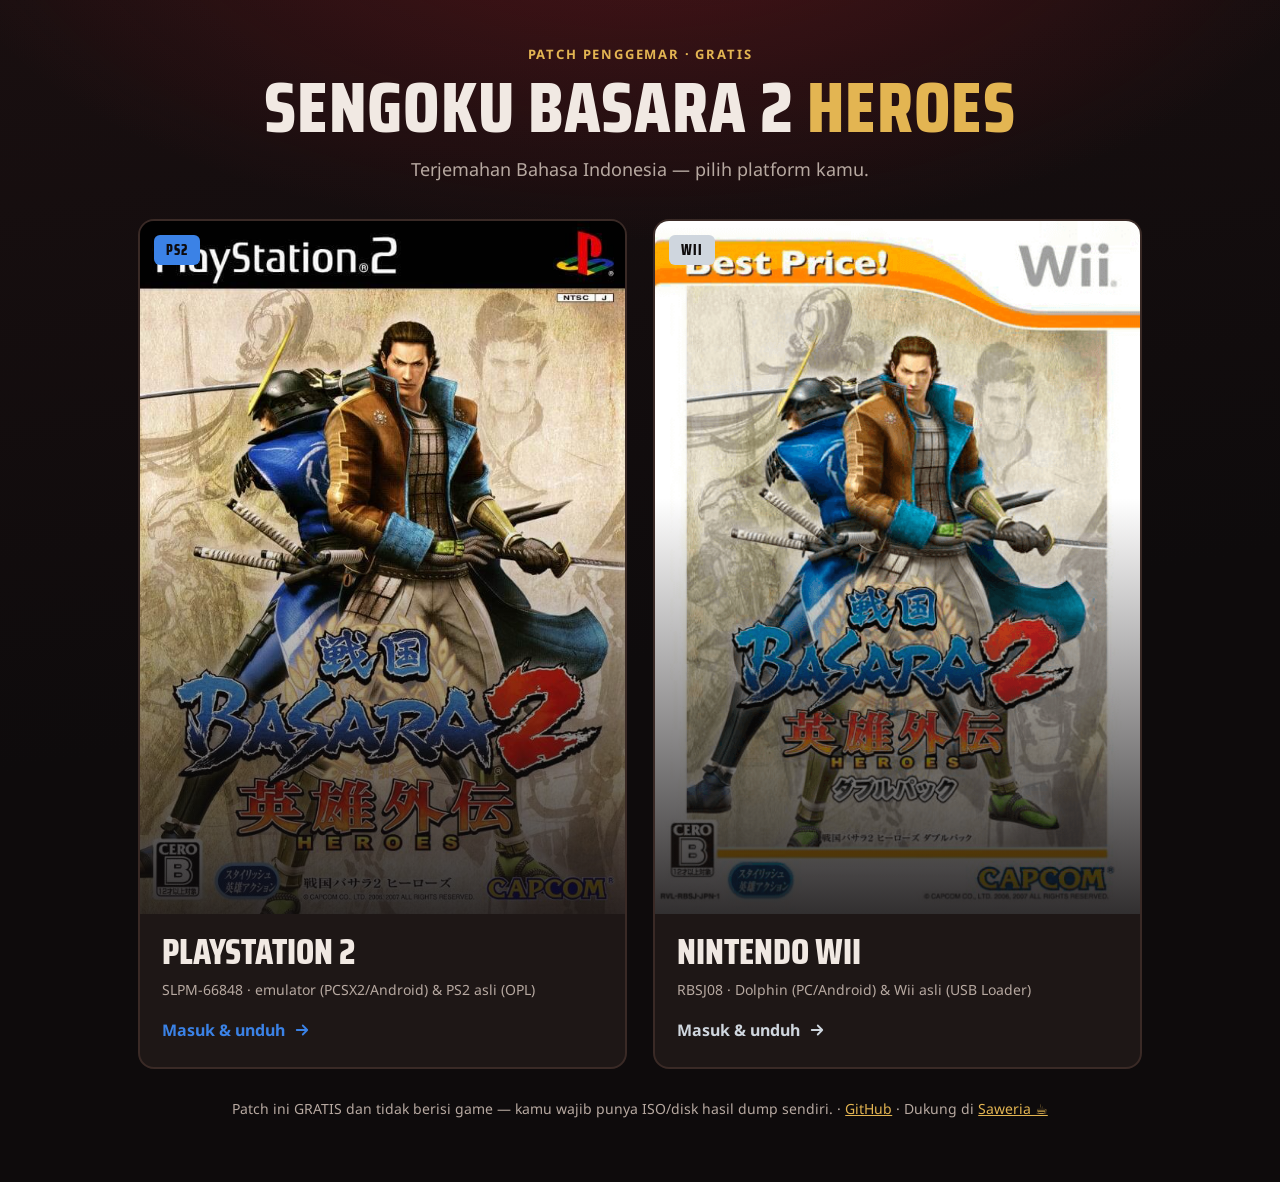
==== commit a2c367d7: "situs: tautan unduh ISO/CHD (pixeldrain) + Saweria - ps2.html: FULL ISO v0.99 (full indo / +koban / " ====
--- a/index.html
+++ b/index.html
@@ -54,7 +54,8 @@
     </div>
 
     <p class="pick-note">Patch ini GRATIS dan tidak berisi game — kamu wajib punya ISO/disk hasil dump sendiri.
-      · <a href="https://github.com/DeZer04/sengoku-basara-2-heroes-id">GitHub</a></p>
+      · <a href="https://github.com/DeZer04/sengoku-basara-2-heroes-id">GitHub</a>
+      · Dukung di <a href="https://saweria.co/deozz">Saweria ☕</a></p>
   </div>
 </main>
 
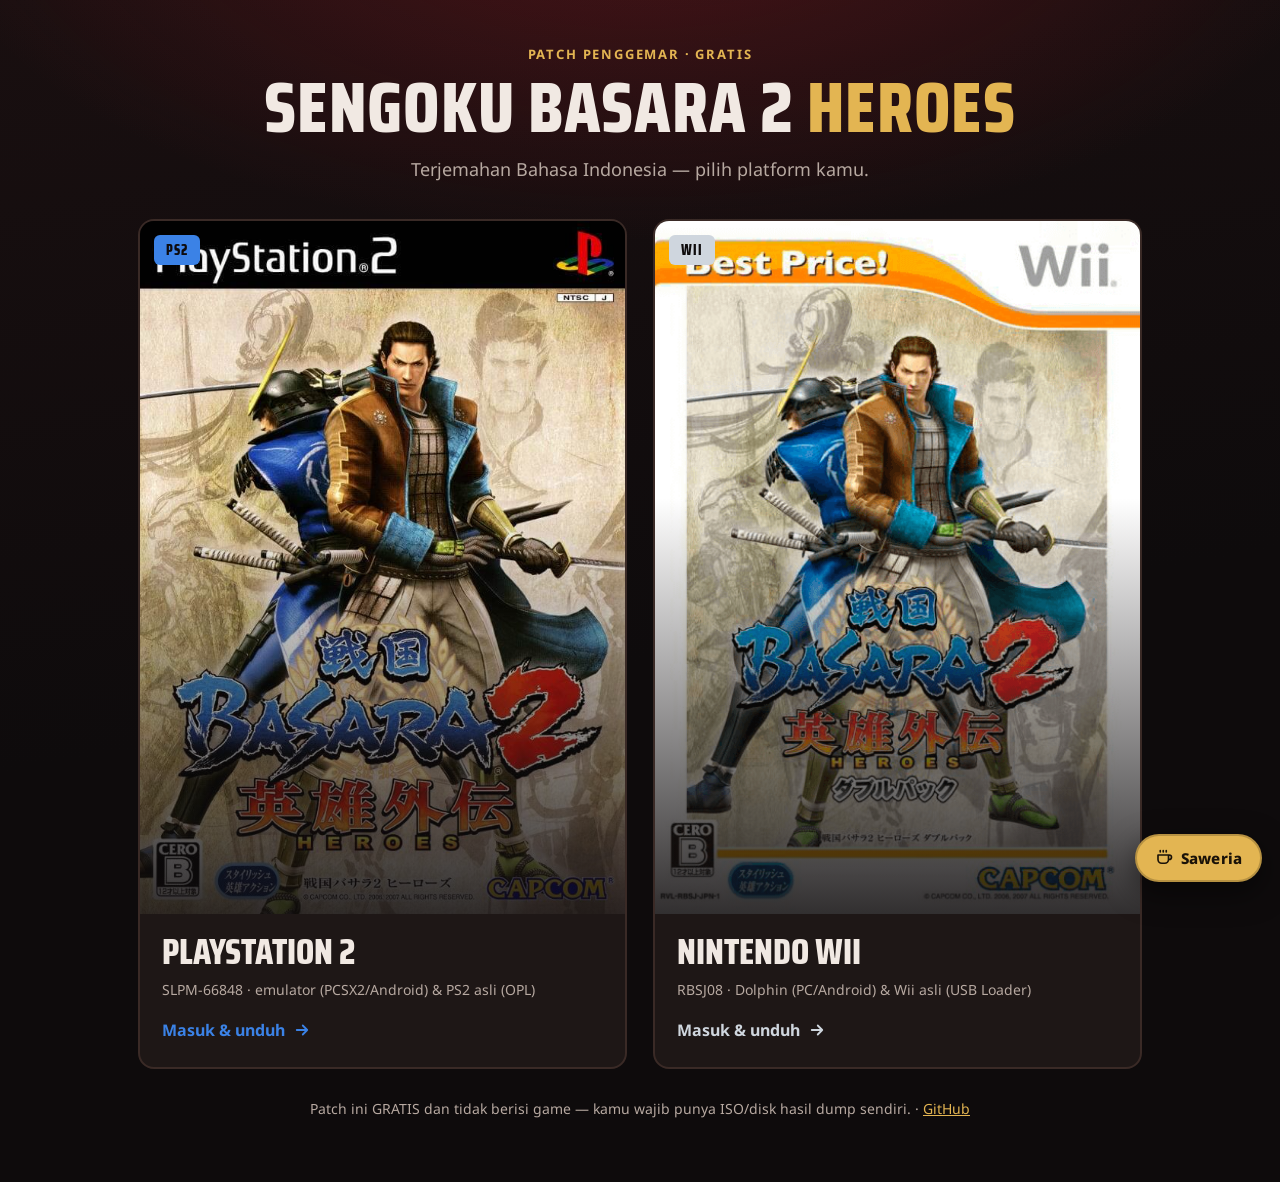
==== commit 614dae12: "situs: Saweria jadi floating button di semua halaman - style.css: .saweria-fab (fixed kanan-bawah, p" ====
--- a/index.html
+++ b/index.html
@@ -54,10 +54,14 @@
     </div>
 
     <p class="pick-note">Patch ini GRATIS dan tidak berisi game — kamu wajib punya ISO/disk hasil dump sendiri.
-      · <a href="https://github.com/DeZer04/sengoku-basara-2-heroes-id">GitHub</a>
-      · Dukung di <a href="https://saweria.co/deozz">Saweria ☕</a></p>
+      · <a href="https://github.com/DeZer04/sengoku-basara-2-heroes-id">GitHub</a></p>
   </div>
 </main>
 
+<a class="saweria-fab" href="https://saweria.co/deozz" target="_blank" rel="noopener" aria-label="Dukung di Saweria">
+  <svg viewBox="0 0 24 24" fill="none" stroke="currentColor" stroke-width="2.2" stroke-linecap="round" stroke-linejoin="round" aria-hidden="true"><path d="M18 8h1a3 3 0 0 1 0 6h-1M4 8h14v6a5 5 0 0 1-5 5H9a5 5 0 0 1-5-5V8zM7 2v2M11 2v2M15 2v2"/></svg>
+  Saweria
+</a>
+
 </body>
 </html>
--- a/style.css
+++ b/style.css
@@ -135,4 +135,15 @@
   .dl-row { grid-template-columns: minmax(0, 1fr); }
   .dl-links { justify-content: flex-start; }
 }
-@media (prefers-reduced-motion: reduce) { html { scroll-behavior: auto; } .pcard, .pcard .cover img, .pcard .enter svg { transition: none; } }
+/* floating Saweria (dukungan) button */
+.saweria-fab { position: fixed; right: 18px; bottom: max(18px, env(safe-area-inset-bottom, 0px)); z-index: 60;
+  display: inline-flex; align-items: center; gap: 8px; text-decoration: none;
+  background: var(--gold); color: #1a1208; font: 800 15px/1 var(--body); letter-spacing: .01em;
+  padding: 13px 18px; border-radius: 999px; border: 2px solid rgba(0,0,0,.2);
+  box-shadow: 0 10px 30px rgba(0,0,0,.5); transition: transform .16s ease, box-shadow .16s ease, filter .16s ease; }
+.saweria-fab:hover { transform: translateY(-3px); filter: brightness(1.05); box-shadow: 0 16px 42px rgba(0,0,0,.6); }
+.saweria-fab:focus-visible { outline: 3px solid var(--text); outline-offset: 3px; }
+.saweria-fab svg { width: 18px; height: 18px; }
+@media (max-width: 520px) { .saweria-fab { right: 12px; padding: 12px 15px; font-size: 14px; } }
+
+@media (prefers-reduced-motion: reduce) { html { scroll-behavior: auto; } .pcard, .pcard .cover img, .pcard .enter svg, .saweria-fab { transition: none; } }
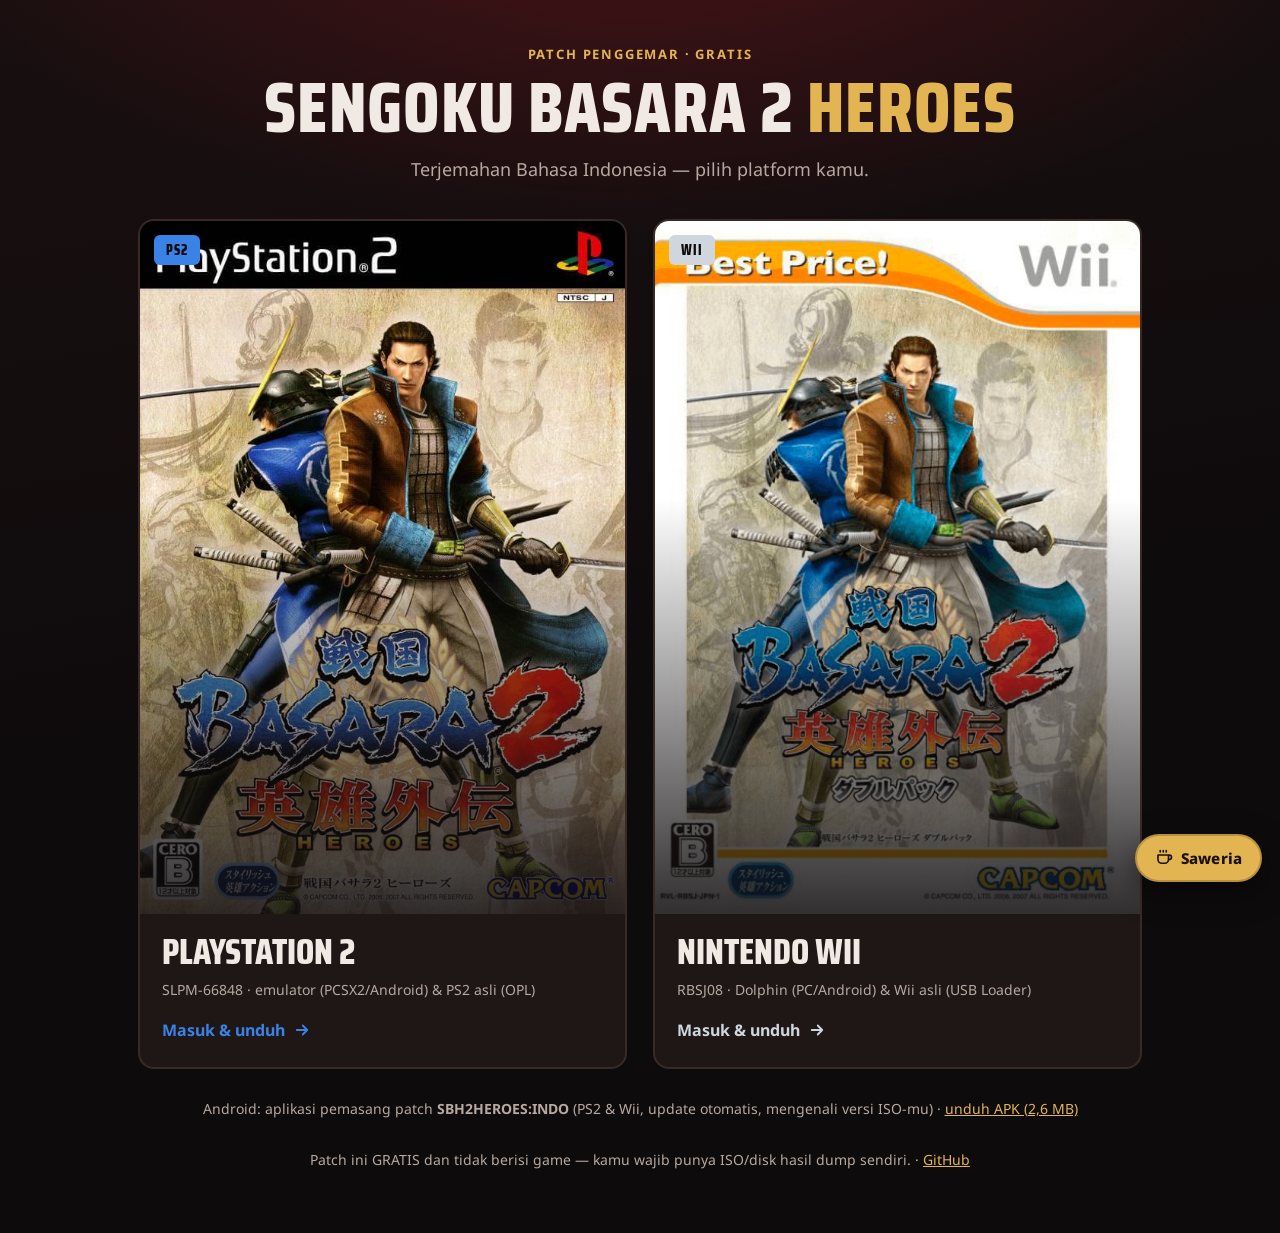
==== commit c3b5638e: "Patch penuh universal (PS2 & Wii) + deteksi versi ISO + aplikasi Android - PS2: patch penuh v0.99.1 " ====
--- a/index.html
+++ b/index.html
@@ -53,13 +53,15 @@
       </a>
     </div>
 
+    <p class="pick-note">Android: aplikasi pemasang patch <b>SBH2HEROES:INDO</b> (PS2 &amp; Wii, update otomatis, mengenali versi ISO-mu) ·
+      <a href="https://github.com/DeZer04/sengoku-basara-2-heroes-id/releases/download/app-v1.0.0/SBH2HEROES-INDO-v1.0.0.apk">unduh APK (2,6 MB)</a></p>
     <p class="pick-note">Patch ini GRATIS dan tidak berisi game — kamu wajib punya ISO/disk hasil dump sendiri.
       · <a href="https://github.com/DeZer04/sengoku-basara-2-heroes-id">GitHub</a></p>
   </div>
 </main>
 
 <a class="saweria-fab" href="https://saweria.co/deozz" target="_blank" rel="noopener" aria-label="Dukung di Saweria">
-  <svg viewBox="0 0 24 24" fill="none" stroke="currentColor" stroke-width="2.2" stroke-linecap="round" stroke-linejoin="round" aria-hidden="true"><path d="M18 8h1a3 3 0 0 1 0 6h-1M4 8h14v6a5 5 0 0 1-5 5H9a5 5 0 0 1-5-5V8zM7 2v2M11 2v2M15 2v2"/></svg>
+  <svg width="18" height="18" viewBox="0 0 24 24" fill="none" stroke="currentColor" stroke-width="2.2" stroke-linecap="round" stroke-linejoin="round" aria-hidden="true"><path d="M18 8h1a3 3 0 0 1 0 6h-1M4 8h14v6a5 5 0 0 1-5 5H9a5 5 0 0 1-5-5V8zM7 2v2M11 2v2M15 2v2"/></svg>
   Saweria
 </a>
 
